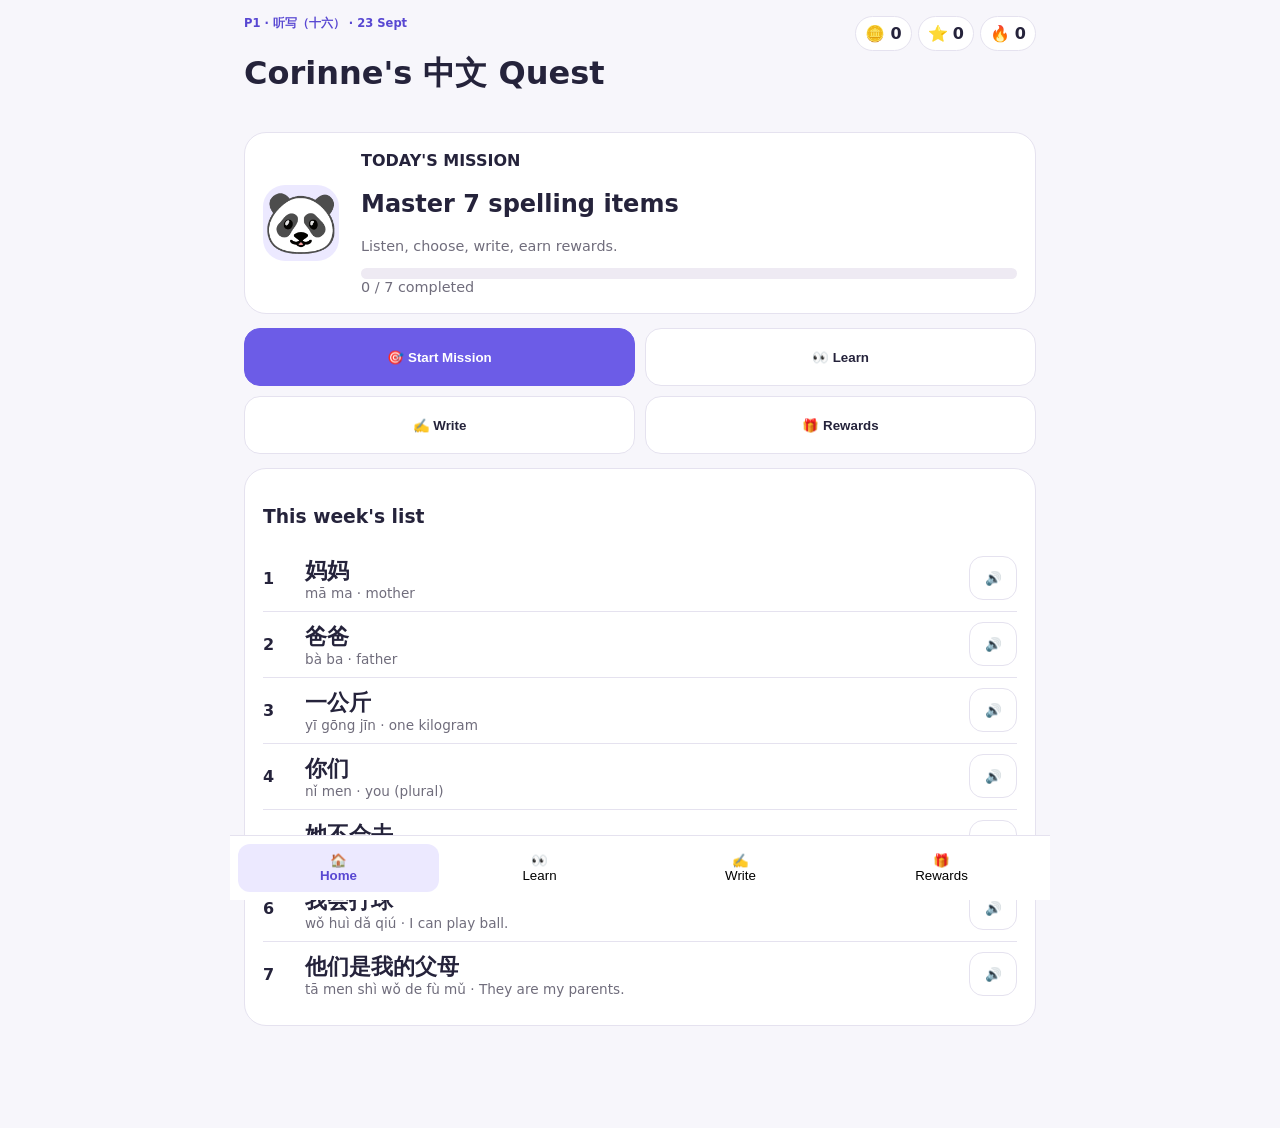
==== index.html @ 826bb7da "Add working V0 PWA" ====
<!doctype html>
<html lang="en">
<head>
<meta charset="utf-8">
<meta name="viewport" content="width=device-width,initial-scale=1,viewport-fit=cover">
<meta name="theme-color" content="#6c5ce7">
<link rel="manifest" href="./manifest.webmanifest">
<title>Corinne's 中文 Quest</title>
<style>
:root{font-family:system-ui,-apple-system,"Segoe UI","Noto Sans SC","Microsoft YaHei",sans-serif;color:#25233b;background:#f7f6fb;--a:#6c5ce7;--soft:#ece9ff;--line:#e5e2ef;--muted:#706d7c}
*{box-sizing:border-box}body{margin:0}.app{max-width:820px;margin:auto;padding:16px 14px 88px}.top{display:flex;justify-content:space-between;gap:12px;align-items:flex-start}.eyebrow{font-size:.72rem;font-weight:800;color:#5847d2}.stats{display:flex;gap:6px;flex-wrap:wrap}.stats span,.pill{background:#fff;border:1px solid var(--line);border-radius:999px;padding:7px 9px}.card{background:#fff;border:1px solid var(--line);border-radius:22px;padding:18px;margin:14px 0}.hero{display:grid;grid-template-columns:84px 1fr;gap:14px;align-items:center}.pet{font-size:3.8rem;background:var(--soft);border-radius:22px;width:76px;height:76px;display:grid;place-items:center}.progress{height:11px;background:#eeeaf3;border-radius:999px;overflow:hidden}.fill{height:100%;background:var(--a);width:0}.grid{display:grid;grid-template-columns:repeat(2,1fr);gap:10px}.btn{min-height:58px;border:1px solid var(--line);border-radius:16px;background:#fff;padding:12px;font-weight:800;color:inherit}.btn.primary{background:var(--a);color:#fff;border-color:var(--a)}.screen{display:none}.screen.active{display:block}.word{display:grid;grid-template-columns:32px 1fr 48px;gap:10px;align-items:center;padding:10px 0;border-top:1px solid var(--line)}.word:first-child{border-top:0}.zh{font-size:1.35rem;font-weight:900}.sub{font-size:.85rem;color:var(--muted)}.speaker{min-width:44px;min-height:44px;border:1px solid var(--line);border-radius:14px;background:#fff}.choices{display:grid;grid-template-columns:repeat(2,1fr);gap:10px}.choice{font-size:1.45rem}.feedback{min-height:30px;font-weight:800;text-align:center;margin:12px 0}.writebox{touch-action:none;width:100%;max-width:420px;aspect-ratio:1;border:2px solid var(--line);border-radius:18px;background:#fff;margin:12px auto;display:block}.nav{position:fixed;bottom:0;left:50%;transform:translateX(-50%);width:min(820px,100%);display:grid;grid-template-columns:repeat(4,1fr);background:#fff;border-top:1px solid var(--line);padding:8px}.nav button{border:0;background:transparent;min-height:48px}.nav button.active{background:var(--soft);border-radius:12px;color:#5847d2;font-weight:800}.reward{text-align:center;font-size:2.2rem}.small{color:var(--muted);font-size:.9rem}@media(max-width:520px){.grid,.choices{grid-template-columns:1fr}}
</style>
</head>
<body>
<main class="app">
<header class="top">
<div><div class="eyebrow">P1 · 听写（十六） · 23 Sept</div><h1>Corinne's 中文 Quest</h1></div>
<div class="stats"><span>🪙 <b id="coins">0</b></span><span>⭐ <b id="stars">0</b></span><span>🔥 <b id="streak">0</b></span></div>
</header>

<section id="home" class="screen active">
<div class="card hero"><div class="pet">🐼</div><div><b>TODAY'S MISSION</b><h2>Master 7 spelling items</h2><p class="small">Listen, choose, write, earn rewards.</p><div class="progress"><div id="fill" class="fill"></div></div><div id="progressText" class="small">0 / 7 completed</div></div></div>
<div class="grid">
<button class="btn primary" id="start">🎯 Start Mission</button>
<button class="btn" data-go="learn">👀 Learn</button>
<button class="btn" data-go="write">✍️ Write</button>
<button class="btn" data-go="rewards">🎁 Rewards</button>
</div>
<div class="card"><h3>This week's list</h3><div id="list"></div></div>
</section>

<section id="mission" class="screen">
<div class="card">
<div class="pill" id="step">1 / 7</div><h2 style="text-align:center">What did you hear?</h2>
<div style="text-align:center"><button id="speakMission" class="speaker" style="font-size:2rem;width:84px;height:84px">🔊</button></div>
<div id="hint" class="small" style="text-align:center;margin:8px"></div>
<div id="choices" class="choices"></div>
<div id="feedback" class="feedback"></div>
<button id="next" class="btn primary" style="width:100%" hidden>Next</button>
</div>
</section>

<section id="learn" class="screen"><div class="card"><h2>Learn</h2><div id="learnList"></div></div></section>

<section id="write" class="screen">
<div class="card"><h2>Write</h2>
<select id="writeSelect" class="btn" style="width:100%"></select>
<div style="text-align:center;margin:12px"><div id="writeTarget" class="zh"></div><div id="writePinyin" class="sub"></div><button id="speakWrite" class="speaker">🔊</button></div>
<canvas id="canvas" class="writebox" width="700" height="700"></canvas>
<div class="grid"><button id="clear" class="btn">Clear</button><button id="doneWrite" class="btn primary">I wrote it ✓</button></div>
<p class="small">V0 uses freehand practice. Correct stroke-order checking is the next upgrade.</p>
</div>
</section>

<section id="rewards" class="screen"><div class="card" style="text-align:center"><div class="reward">🐼 🎁</div><h2>BaoBao's Treasure Shelf</h2><p>Coins: <b id="rCoins">0</b> · Stars: <b id="rStars">0</b></p><div id="badges" class="reward"></div></div></section>

<nav class="nav">
<button data-nav="home" class="active">🏠<br>Home</button>
<button data-nav="learn">👀<br>Learn</button>
<button data-nav="write">✍️<br>Write</button>
<button data-nav="rewards">🎁<br>Rewards</button>
</nav>
</main>

<script>
const items=[
{id:"mama",target:"妈妈",pinyin:"mā ma",meaning:"mother"},
{id:"baba",target:"爸爸",pinyin:"bà ba",meaning:"father"},
{id:"kg",target:"一公斤",pinyin:"yī gōng jīn",meaning:"one kilogram"},
{id:"nimen",target:"你们",pinyin:"nǐ men",meaning:"you (plural)"},
{id:"taqu",target:"她不会去",pinyin:"tā bù huì qù",meaning:"She will not go."},
{id:"daqiu",target:"我会打球",pinyin:"wǒ huì dǎ qiú",meaning:"I can play ball."},
{id:"fumu",target:"他们是我的父母",pinyin:"tā men shì wǒ de fù mǔ",meaning:"They are my parents."}
];
const key="corinne-zh-v0";let state=JSON.parse(localStorage.getItem(key)||'{"coins":0,"stars":0,"streak":0,"done":[],"badges":[]}');let mission=null;
const $=x=>document.getElementById(x);const save=()=>{localStorage.setItem(key,JSON.stringify(state));renderStats()};
function speak(t){if(!speechSynthesis)return alert("Speech not available");speechSynthesis.cancel();const u=new SpeechSynthesisUtterance(t);u.lang="zh-CN";u.rate=.75;speechSynthesis.speak(u)}
function show(n){document.querySelectorAll(".screen").forEach(x=>x.classList.remove("active"));$(n).classList.add("active");document.querySelectorAll("[data-nav]").forEach(b=>b.classList.toggle("active",b.dataset.nav===n))}
function renderStats(){coins.textContent=state.coins;stars.textContent=state.stars;streak.textContent=state.streak;rCoins.textContent=state.coins;rStars.textContent=state.stars;fill.style.width=(state.done.length/items.length*100)+"%";progressText.textContent=state.done.length+" / 7 completed";badges.textContent=state.badges.join(" ")}
function renderLists(){list.innerHTML=learnList.innerHTML="";writeSelect.innerHTML="";items.forEach((x,i)=>{const row=document.createElement("div");row.className="word";row.innerHTML="<b>"+(i+1)+"</b><div><div class='zh'>"+x.target+"</div><div class='sub'>"+x.pinyin+" · "+x.meaning+"</div></div><button class='speaker'>🔊</button>";row.querySelector("button").onclick=()=>speak(x.target);list.append(row);learnList.append(row.cloneNode(true));learnList.lastChild.querySelector("button").onclick=()=>speak(x.target);const o=document.createElement("option");o.value=i;o.textContent=(i+1)+". "+x.target;writeSelect.append(o)});updateWrite()}
const shuffle=a=>[...a].sort(()=>Math.random()-.5);
function startMission(){mission={order:shuffle(items.map((_,i)=>i)),step:0,tries:0};state.done=[];save();show("mission");question()}
function question(){const x=items[mission.order[mission.step]];step.textContent=(mission.step+1)+" / 7";feedback.textContent="";next.hidden=true;hint.textContent=x.pinyin;choices.innerHTML="";shuffle([x,...shuffle(items.filter(y=>y.id!==x.id)).slice(0,3)]).forEach(o=>{const b=document.createElement("button");b.className="btn choice";b.textContent=o.target;b.onclick=()=>answer(b,o.id===x.id,x);choices.append(b)});setTimeout(()=>speak(x.target),200)}
function answer(b,ok,x){mission.tries++;if(ok){b.style.background="#e9f8ef";state.coins+=mission.tries===1?3:1;if(mission.tries===1)state.stars++;if(!state.done.includes(x.id))state.done.push(x.id);feedback.textContent="Correct!";next.hidden=false;save()}else{b.disabled=true;b.style.background="#fff0f3";feedback.textContent="Try again";speak(x.target)}}
next.onclick=()=>{if(mission.step<6){mission.step++;mission.tries=0;question()}else{state.coins+=10;state.stars+=5;state.streak++;state.badges.push(["🐼","🏮","🌟","🎋","🏆"][Math.floor(Math.random()*5)]);save();show("rewards")}};
start.onclick=startMission;speakMission.onclick=()=>speak(items[mission.order[mission.step]].target);
document.querySelectorAll("[data-go]").forEach(b=>b.onclick=()=>show(b.dataset.go));document.querySelectorAll("[data-nav]").forEach(b=>b.onclick=()=>show(b.dataset.nav));
function updateWrite(){const x=items[+writeSelect.value||0];writeTarget.textContent=x.target;writePinyin.textContent=x.pinyin+" · "+x.meaning;clearCanvas();const ctx=canvas.getContext("2d");ctx.globalAlpha=.11;ctx.font="180px 'Noto Sans SC','Microsoft YaHei',sans-serif";ctx.textAlign="center";ctx.textBaseline="middle";ctx.fillText(x.target,350,350);ctx.globalAlpha=1}
writeSelect.onchange=updateWrite;speakWrite.onclick=()=>speak(items[+writeSelect.value||0].target);
let drawing=false,ctx=canvas.getContext("2d");function pos(e){const r=canvas.getBoundingClientRect();return{x:(e.clientX-r.left)*700/r.width,y:(e.clientY-r.top)*700/r.height}}
canvas.onpointerdown=e=>{drawing=true;canvas.setPointerCapture(e.pointerId);let p=pos(e);ctx.beginPath();ctx.moveTo(p.x,p.y)};canvas.onpointermove=e=>{if(!drawing)return;let p=pos(e);ctx.lineWidth=24;ctx.lineCap="round";ctx.strokeStyle="#22223b";ctx.lineTo(p.x,p.y);ctx.stroke()};canvas.onpointerup=()=>drawing=false;
function clearCanvas(){ctx.clearRect(0,0,700,700)}clear.onclick=updateWrite;doneWrite.onclick=()=>{state.coins++;save();feedback.textContent="Writing practice saved"};
renderLists();renderStats();if("serviceWorker" in navigator)window.addEventListener("load",()=>navigator.serviceWorker.register("./sw.js").catch(()=>{}));
</script>
</body>
</html>
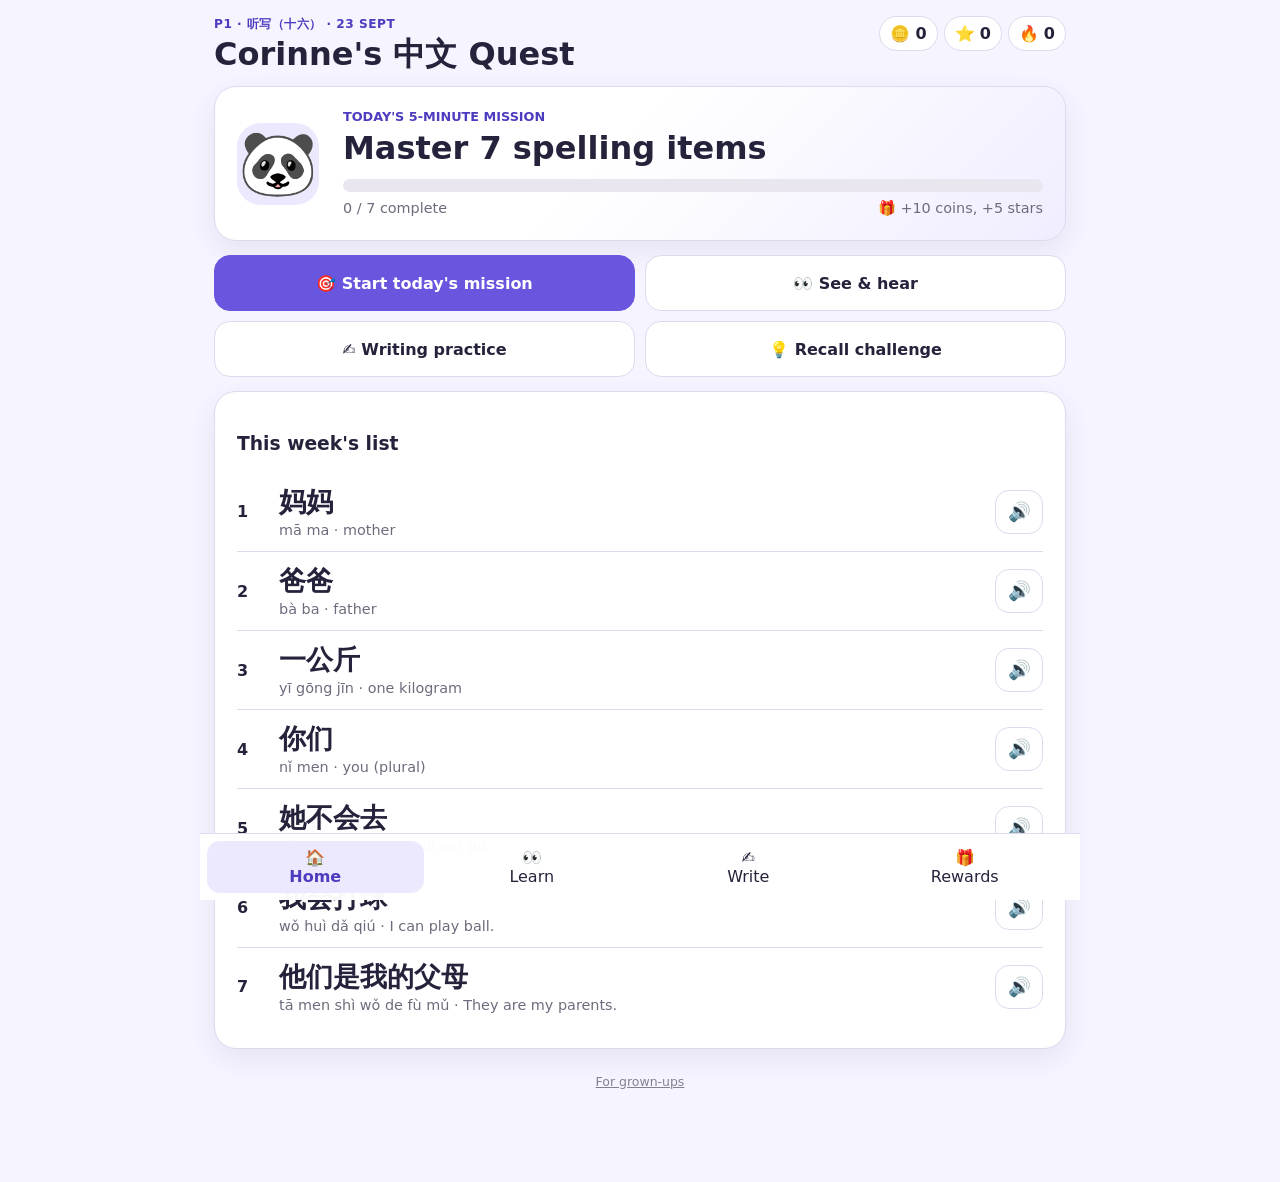
==== commit 872a981a: "Implement V0.1 learning and writing flow" ====
--- a/index.html
+++ b/index.html
@@ -1,96 +1,110 @@
 <!doctype html>
 <html lang="en">
 <head>
-<meta charset="utf-8">
-<meta name="viewport" content="width=device-width,initial-scale=1,viewport-fit=cover">
-<meta name="theme-color" content="#6c5ce7">
-<link rel="manifest" href="./manifest.webmanifest">
-<title>Corinne's 中文 Quest</title>
-<style>
-:root{font-family:system-ui,-apple-system,"Segoe UI","Noto Sans SC","Microsoft YaHei",sans-serif;color:#25233b;background:#f7f6fb;--a:#6c5ce7;--soft:#ece9ff;--line:#e5e2ef;--muted:#706d7c}
-*{box-sizing:border-box}body{margin:0}.app{max-width:820px;margin:auto;padding:16px 14px 88px}.top{display:flex;justify-content:space-between;gap:12px;align-items:flex-start}.eyebrow{font-size:.72rem;font-weight:800;color:#5847d2}.stats{display:flex;gap:6px;flex-wrap:wrap}.stats span,.pill{background:#fff;border:1px solid var(--line);border-radius:999px;padding:7px 9px}.card{background:#fff;border:1px solid var(--line);border-radius:22px;padding:18px;margin:14px 0}.hero{display:grid;grid-template-columns:84px 1fr;gap:14px;align-items:center}.pet{font-size:3.8rem;background:var(--soft);border-radius:22px;width:76px;height:76px;display:grid;place-items:center}.progress{height:11px;background:#eeeaf3;border-radius:999px;overflow:hidden}.fill{height:100%;background:var(--a);width:0}.grid{display:grid;grid-template-columns:repeat(2,1fr);gap:10px}.btn{min-height:58px;border:1px solid var(--line);border-radius:16px;background:#fff;padding:12px;font-weight:800;color:inherit}.btn.primary{background:var(--a);color:#fff;border-color:var(--a)}.screen{display:none}.screen.active{display:block}.word{display:grid;grid-template-columns:32px 1fr 48px;gap:10px;align-items:center;padding:10px 0;border-top:1px solid var(--line)}.word:first-child{border-top:0}.zh{font-size:1.35rem;font-weight:900}.sub{font-size:.85rem;color:var(--muted)}.speaker{min-width:44px;min-height:44px;border:1px solid var(--line);border-radius:14px;background:#fff}.choices{display:grid;grid-template-columns:repeat(2,1fr);gap:10px}.choice{font-size:1.45rem}.feedback{min-height:30px;font-weight:800;text-align:center;margin:12px 0}.writebox{touch-action:none;width:100%;max-width:420px;aspect-ratio:1;border:2px solid var(--line);border-radius:18px;background:#fff;margin:12px auto;display:block}.nav{position:fixed;bottom:0;left:50%;transform:translateX(-50%);width:min(820px,100%);display:grid;grid-template-columns:repeat(4,1fr);background:#fff;border-top:1px solid var(--line);padding:8px}.nav button{border:0;background:transparent;min-height:48px}.nav button.active{background:var(--soft);border-radius:12px;color:#5847d2;font-weight:800}.reward{text-align:center;font-size:2.2rem}.small{color:var(--muted);font-size:.9rem}@media(max-width:520px){.grid,.choices{grid-template-columns:1fr}}
-</style>
+  <meta charset="utf-8">
+  <meta name="viewport" content="width=device-width,initial-scale=1,viewport-fit=cover">
+  <meta name="theme-color" content="#6956df">
+  <meta name="description" content="Five-minute Chinese spelling practice for Corinne.">
+  <link rel="manifest" href="./manifest.webmanifest">
+  <link rel="icon" href="./icons/icon-192.png">
+  <link rel="apple-touch-icon" href="./icons/icon-192.png">
+  <link rel="stylesheet" href="./styles.css">
+  <title>Corinne's 中文 Quest</title>
 </head>
 <body>
 <main class="app">
-<header class="top">
-<div><div class="eyebrow">P1 · 听写（十六） · 23 Sept</div><h1>Corinne's 中文 Quest</h1></div>
-<div class="stats"><span>🪙 <b id="coins">0</b></span><span>⭐ <b id="stars">0</b></span><span>🔥 <b id="streak">0</b></span></div>
-</header>
+  <header class="top">
+    <div><div class="eyebrow">P1 · 听写（十六） · 23 SEPT</div><h1>Corinne's 中文 Quest</h1></div>
+    <div class="stats" aria-label="Current rewards">
+      <span class="stat">🪙 <b id="coins">0</b></span>
+      <span class="stat">⭐ <b id="stars">0</b></span>
+      <span class="stat">🔥 <b id="streak">0</b></span>
+    </div>
+  </header>
 
-<section id="home" class="screen active">
-<div class="card hero"><div class="pet">🐼</div><div><b>TODAY'S MISSION</b><h2>Master 7 spelling items</h2><p class="small">Listen, choose, write, earn rewards.</p><div class="progress"><div id="fill" class="fill"></div></div><div id="progressText" class="small">0 / 7 completed</div></div></div>
-<div class="grid">
-<button class="btn primary" id="start">🎯 Start Mission</button>
-<button class="btn" data-go="learn">👀 Learn</button>
-<button class="btn" data-go="write">✍️ Write</button>
-<button class="btn" data-go="rewards">🎁 Rewards</button>
-</div>
-<div class="card"><h3>This week's list</h3><div id="list"></div></div>
-</section>
+  <section id="home" class="screen active">
+    <div class="card hero">
+      <div class="pet" aria-label="BaoBao the panda">🐼</div>
+      <div>
+        <div class="mission-label">TODAY'S 5-MINUTE MISSION</div>
+        <h2>Master 7 spelling items</h2>
+        <div class="progress"><div id="fill" class="fill"></div></div>
+        <div class="progress-row"><span id="progressText" class="sub">0 / 7 complete</span><span id="rewardStatus" class="sub">🎁 +10 coins, +5 stars</span></div>
+      </div>
+    </div>
+    <div class="grid">
+      <button class="btn primary" id="startMission">🎯 Start today's mission</button>
+      <button class="btn" data-go="learn">👀 See &amp; hear</button>
+      <button class="btn" data-go="write">✍️ Writing practice</button>
+      <button class="btn" data-go="recall">💡 Recall challenge</button>
+    </div>
+    <div class="card"><h3>This week's list</h3><div id="homeList"></div></div>
+    <button id="openParent" class="parent-link">For grown-ups</button>
+  </section>
 
-<section id="mission" class="screen">
-<div class="card">
-<div class="pill" id="step">1 / 7</div><h2 style="text-align:center">What did you hear?</h2>
-<div style="text-align:center"><button id="speakMission" class="speaker" style="font-size:2rem;width:84px;height:84px">🔊</button></div>
-<div id="hint" class="small" style="text-align:center;margin:8px"></div>
-<div id="choices" class="choices"></div>
-<div id="feedback" class="feedback"></div>
-<button id="next" class="btn primary" style="width:100%" hidden>Next</button>
-</div>
-</section>
+  <section id="mission" class="screen">
+    <div class="card">
+      <div class="pill" id="missionStep">1 / 7</div>
+      <div class="prompt"><h2>What did you hear?</h2><button id="speakMission" class="speaker" style="font-size:2rem;width:82px;height:82px" aria-label="Play Mandarin">🔊</button><div id="missionHint" class="sub"></div></div>
+      <div id="missionChoices" class="choices"></div>
+      <div id="missionFeedback" class="feedback" aria-live="polite"></div>
+      <button id="missionNext" class="btn primary hidden" style="width:100%">Next</button>
+    </div>
+  </section>
 
-<section id="learn" class="screen"><div class="card"><h2>Learn</h2><div id="learnList"></div></div></section>
+  <section id="learn" class="screen"><div class="card"><div class="section-head"><h2>See &amp; hear</h2><span>👀 🔊</span></div><p class="sub">Look at each spelling item, then tap the speaker.</p><div id="learnList"></div></div></section>
 
-<section id="write" class="screen">
-<div class="card"><h2>Write</h2>
-<select id="writeSelect" class="btn" style="width:100%"></select>
-<div style="text-align:center;margin:12px"><div id="writeTarget" class="zh"></div><div id="writePinyin" class="sub"></div><button id="speakWrite" class="speaker">🔊</button></div>
-<canvas id="canvas" class="writebox" width="700" height="700"></canvas>
-<div class="grid"><button id="clear" class="btn">Clear</button><button id="doneWrite" class="btn primary">I wrote it ✓</button></div>
-<p class="small">V0 uses freehand practice. Correct stroke-order checking is the next upgrade.</p>
-</div>
-</section>
+  <section id="write" class="screen">
+    <div class="card">
+      <div class="section-head"><h2>Writing practice</h2><span>✍️</span></div>
+      <p class="sub">Choose an item, then write each character in stroke order.</p>
+      <select id="writeSelect" class="item-picker" aria-label="Choose a spelling item"></select>
+      <div id="characterTabs" class="character-tabs" aria-label="Characters in this item"></div>
+      <div class="prompt"><div id="writeItem" class="zh"></div><div id="writeDetail" class="sub"></div></div>
+      <div class="writing-stage"><div id="characterTarget" aria-label="Chinese character writing area"></div></div>
+      <p id="writingFeedback" class="feedback" aria-live="polite">Tap “Start writing”, then follow the stroke order.</p>
+      <div class="writing-controls">
+        <button id="animateCharacter" class="btn">▶ Show strokes</button>
+        <button id="startWriting" class="btn primary">✍️ Start writing</button>
+      </div>
+      <p class="write-help">After 3 misses, BaoBao will show the next stroke.</p>
+    </div>
+  </section>
 
-<section id="rewards" class="screen"><div class="card" style="text-align:center"><div class="reward">🐼 🎁</div><h2>BaoBao's Treasure Shelf</h2><p>Coins: <b id="rCoins">0</b> · Stars: <b id="rStars">0</b></p><div id="badges" class="reward"></div></div></section>
+  <section id="recall" class="screen">
+    <div class="card">
+      <div class="section-head"><h2>Recall challenge</h2><span>💡</span></div>
+      <div id="recallPrompt" class="prompt"></div>
+      <div id="recallChoices" class="choices"></div>
+      <div id="recallFeedback" class="feedback" aria-live="polite"></div>
+      <button id="recallNext" class="btn primary hidden" style="width:100%">Next</button>
+    </div>
+  </section>
 
-<nav class="nav">
-<button data-nav="home" class="active">🏠<br>Home</button>
-<button data-nav="learn">👀<br>Learn</button>
-<button data-nav="write">✍️<br>Write</button>
-<button data-nav="rewards">🎁<br>Rewards</button>
-</nav>
+  <section id="rewards" class="screen">
+    <div class="card" style="text-align:center"><div class="reward">🐼 🎁</div><h2>BaoBao's Treasure Shelf</h2><p>Coins: <b id="rewardCoins">0</b> · Stars: <b id="rewardStars">0</b></p><div id="badges" class="badge-shelf"></div><button class="btn primary" data-go="home">Back home</button></div>
+  </section>
+
+  <section id="parent" class="screen">
+    <div class="card">
+      <div class="section-head"><h2>Parent view</h2><button class="btn small-btn" data-go="home">Close</button></div>
+      <p class="sub">Progress is stored only on this device.</p>
+      <div id="parentMetrics" class="metrics"></div>
+      <h3>Items to practise</h3><p id="weakItems">No weak items yet.</p>
+      <h3>Mastery by spelling item</h3><div id="masteryList"></div>
+    </div>
+  </section>
+
+  <nav class="nav" aria-label="Main navigation">
+    <button data-nav="home" class="active">🏠<br>Home</button>
+    <button data-nav="learn">👀<br>Learn</button>
+    <button data-nav="write">✍️<br>Write</button>
+    <button data-nav="rewards">🎁<br>Rewards</button>
+  </nav>
 </main>
-
-<script>
-const items=[
-{id:"mama",target:"妈妈",pinyin:"mā ma",meaning:"mother"},
-{id:"baba",target:"爸爸",pinyin:"bà ba",meaning:"father"},
-{id:"kg",target:"一公斤",pinyin:"yī gōng jīn",meaning:"one kilogram"},
-{id:"nimen",target:"你们",pinyin:"nǐ men",meaning:"you (plural)"},
-{id:"taqu",target:"她不会去",pinyin:"tā bù huì qù",meaning:"She will not go."},
-{id:"daqiu",target:"我会打球",pinyin:"wǒ huì dǎ qiú",meaning:"I can play ball."},
-{id:"fumu",target:"他们是我的父母",pinyin:"tā men shì wǒ de fù mǔ",meaning:"They are my parents."}
-];
-const key="corinne-zh-v0";let state=JSON.parse(localStorage.getItem(key)||'{"coins":0,"stars":0,"streak":0,"done":[],"badges":[]}');let mission=null;
-const $=x=>document.getElementById(x);const save=()=>{localStorage.setItem(key,JSON.stringify(state));renderStats()};
-function speak(t){if(!speechSynthesis)return alert("Speech not available");speechSynthesis.cancel();const u=new SpeechSynthesisUtterance(t);u.lang="zh-CN";u.rate=.75;speechSynthesis.speak(u)}
-function show(n){document.querySelectorAll(".screen").forEach(x=>x.classList.remove("active"));$(n).classList.add("active");document.querySelectorAll("[data-nav]").forEach(b=>b.classList.toggle("active",b.dataset.nav===n))}
-function renderStats(){coins.textContent=state.coins;stars.textContent=state.stars;streak.textContent=state.streak;rCoins.textContent=state.coins;rStars.textContent=state.stars;fill.style.width=(state.done.length/items.length*100)+"%";progressText.textContent=state.done.length+" / 7 completed";badges.textContent=state.badges.join(" ")}
-function renderLists(){list.innerHTML=learnList.innerHTML="";writeSelect.innerHTML="";items.forEach((x,i)=>{const row=document.createElement("div");row.className="word";row.innerHTML="<b>"+(i+1)+"</b><div><div class='zh'>"+x.target+"</div><div class='sub'>"+x.pinyin+" · "+x.meaning+"</div></div><button class='speaker'>🔊</button>";row.querySelector("button").onclick=()=>speak(x.target);list.append(row);learnList.append(row.cloneNode(true));learnList.lastChild.querySelector("button").onclick=()=>speak(x.target);const o=document.createElement("option");o.value=i;o.textContent=(i+1)+". "+x.target;writeSelect.append(o)});updateWrite()}
-const shuffle=a=>[...a].sort(()=>Math.random()-.5);
-function startMission(){mission={order:shuffle(items.map((_,i)=>i)),step:0,tries:0};state.done=[];save();show("mission");question()}
-function question(){const x=items[mission.order[mission.step]];step.textContent=(mission.step+1)+" / 7";feedback.textContent="";next.hidden=true;hint.textContent=x.pinyin;choices.innerHTML="";shuffle([x,...shuffle(items.filter(y=>y.id!==x.id)).slice(0,3)]).forEach(o=>{const b=document.createElement("button");b.className="btn choice";b.textContent=o.target;b.onclick=()=>answer(b,o.id===x.id,x);choices.append(b)});setTimeout(()=>speak(x.target),200)}
-function answer(b,ok,x){mission.tries++;if(ok){b.style.background="#e9f8ef";state.coins+=mission.tries===1?3:1;if(mission.tries===1)state.stars++;if(!state.done.includes(x.id))state.done.push(x.id);feedback.textContent="Correct!";next.hidden=false;save()}else{b.disabled=true;b.style.background="#fff0f3";feedback.textContent="Try again";speak(x.target)}}
-next.onclick=()=>{if(mission.step<6){mission.step++;mission.tries=0;question()}else{state.coins+=10;state.stars+=5;state.streak++;state.badges.push(["🐼","🏮","🌟","🎋","🏆"][Math.floor(Math.random()*5)]);save();show("rewards")}};
-start.onclick=startMission;speakMission.onclick=()=>speak(items[mission.order[mission.step]].target);
-document.querySelectorAll("[data-go]").forEach(b=>b.onclick=()=>show(b.dataset.go));document.querySelectorAll("[data-nav]").forEach(b=>b.onclick=()=>show(b.dataset.nav));
-function updateWrite(){const x=items[+writeSelect.value||0];writeTarget.textContent=x.target;writePinyin.textContent=x.pinyin+" · "+x.meaning;clearCanvas();const ctx=canvas.getContext("2d");ctx.globalAlpha=.11;ctx.font="180px 'Noto Sans SC','Microsoft YaHei',sans-serif";ctx.textAlign="center";ctx.textBaseline="middle";ctx.fillText(x.target,350,350);ctx.globalAlpha=1}
-writeSelect.onchange=updateWrite;speakWrite.onclick=()=>speak(items[+writeSelect.value||0].target);
-let drawing=false,ctx=canvas.getContext("2d");function pos(e){const r=canvas.getBoundingClientRect();return{x:(e.clientX-r.left)*700/r.width,y:(e.clientY-r.top)*700/r.height}}
-canvas.onpointerdown=e=>{drawing=true;canvas.setPointerCapture(e.pointerId);let p=pos(e);ctx.beginPath();ctx.moveTo(p.x,p.y)};canvas.onpointermove=e=>{if(!drawing)return;let p=pos(e);ctx.lineWidth=24;ctx.lineCap="round";ctx.strokeStyle="#22223b";ctx.lineTo(p.x,p.y);ctx.stroke()};canvas.onpointerup=()=>drawing=false;
-function clearCanvas(){ctx.clearRect(0,0,700,700)}clear.onclick=updateWrite;doneWrite.onclick=()=>{state.coins++;save();feedback.textContent="Writing practice saved"};
-renderLists();renderStats();if("serviceWorker" in navigator)window.addEventListener("load",()=>navigator.serviceWorker.register("./sw.js").catch(()=>{}));
-</script>
+<script src="./curriculum.js"></script>
+<script src="./progress.js"></script>
+<script src="./vendor/hanzi-writer.min.js"></script>
+<script src="./app.js"></script>
 </body>
-</html>+</html>
--- a/styles.css
+++ b/styles.css
@@ -0,0 +1,91 @@
+:root {
+  color: #25233b;
+  background: #f6f4ff;
+  font-family: system-ui, -apple-system, "Segoe UI", "Noto Sans SC", "Microsoft YaHei", sans-serif;
+  --purple: #6956df;
+  --purple-dark: #4c3cc0;
+  --soft: #ece9ff;
+  --line: #ded9ef;
+  --muted: #6f6b7d;
+  --green: #218c5a;
+  --red: #c33c55;
+  --shadow: 0 10px 28px rgba(65, 52, 135, 0.09);
+}
+
+* { box-sizing: border-box; }
+body { margin: 0; min-width: 300px; }
+button, select { font: inherit; }
+button { cursor: pointer; touch-action: manipulation; }
+button:disabled { cursor: default; opacity: 0.72; }
+.app { max-width: 880px; margin: auto; padding: 16px 14px 92px; }
+.top { display: flex; justify-content: space-between; gap: 14px; align-items: flex-start; }
+.top h1 { font-size: clamp(1.45rem, 5vw, 2rem); margin: 4px 0 0; line-height: 1.1; }
+.eyebrow { color: var(--purple-dark); font-size: .76rem; font-weight: 900; letter-spacing: .04em; }
+.stats { display: flex; gap: 6px; flex-wrap: wrap; justify-content: flex-end; }
+.stat, .pill { background: #fff; border: 1px solid var(--line); border-radius: 999px; padding: 7px 10px; white-space: nowrap; }
+.card { background: #fff; border: 1px solid var(--line); border-radius: 22px; padding: 18px; margin: 14px 0; box-shadow: var(--shadow); }
+.hero { display: grid; grid-template-columns: 90px 1fr; gap: 16px; align-items: center; background: linear-gradient(135deg, #fff 45%, #f0edff); }
+.pet { display: grid; place-items: center; width: 82px; height: 82px; border-radius: 24px; background: var(--soft); font-size: 4rem; }
+.hero h2 { margin: 5px 0; font-size: clamp(1.35rem, 5vw, 2rem); }
+.mission-label { color: var(--purple-dark); font-weight: 900; font-size: .8rem; }
+.progress { height: 13px; background: #e9e6ef; border-radius: 999px; overflow: hidden; margin-top: 12px; }
+.fill { height: 100%; width: 0; background: linear-gradient(90deg, var(--purple), #9f88ff); transition: width .25s ease; }
+.progress-row { display: flex; justify-content: space-between; gap: 8px; margin-top: 6px; }
+.reward-ready { color: var(--green); font-weight: 900; }
+.grid { display: grid; grid-template-columns: repeat(2, minmax(0, 1fr)); gap: 10px; }
+.btn { min-height: 56px; border: 1px solid var(--line); border-radius: 16px; background: #fff; padding: 11px 14px; color: inherit; font-weight: 850; }
+.btn:hover { border-color: #aaa0df; }
+.btn.primary { color: #fff; background: var(--purple); border-color: var(--purple); }
+.btn.primary:hover { background: var(--purple-dark); }
+.btn.small-btn { min-height: 44px; padding: 8px 12px; }
+.screen { display: none; }
+.screen.active { display: block; }
+.word { display: grid; grid-template-columns: 32px minmax(0, 1fr) 48px; gap: 10px; align-items: center; padding: 11px 0; border-top: 1px solid var(--line); }
+.word:first-child { border-top: 0; }
+.zh { font-size: clamp(1.3rem, 5vw, 1.7rem); font-weight: 900; overflow-wrap: anywhere; }
+.sub { color: var(--muted); font-size: .9rem; line-height: 1.4; }
+.speaker { min-width: 44px; min-height: 44px; border: 1px solid var(--line); border-radius: 14px; background: #fff; font-size: 1.15rem; }
+.prompt { text-align: center; margin: 14px 0; }
+.prompt-main { font-size: clamp(1.15rem, 5vw, 1.6rem); font-weight: 900; margin: 7px; }
+.choices { display: grid; grid-template-columns: repeat(2, minmax(0, 1fr)); gap: 10px; }
+.choice { min-height: 68px; font-size: clamp(1.15rem, 5vw, 1.5rem); overflow-wrap: anywhere; }
+.choice.correct { background: #e7f8ee; border-color: #84caa5; }
+.choice.wrong { background: #fff0f3; border-color: #e4a2af; }
+.feedback { min-height: 32px; margin: 12px 0; color: var(--purple-dark); font-weight: 900; text-align: center; }
+.feedback.good { color: var(--green); }
+.feedback.bad { color: var(--red); }
+.section-head { display: flex; justify-content: space-between; gap: 12px; align-items: center; }
+.section-head h2 { margin: 0; }
+.item-picker { width: 100%; min-height: 50px; border: 1px solid var(--line); border-radius: 14px; padding: 8px 12px; background: #fff; font-weight: 800; }
+.character-tabs { display: flex; gap: 8px; flex-wrap: wrap; justify-content: center; margin: 14px 0; }
+.char-tab { width: 46px; height: 46px; border: 1px solid var(--line); border-radius: 13px; background: #fff; font-size: 1.45rem; font-weight: 900; }
+.char-tab.active { color: #fff; background: var(--purple); border-color: var(--purple); }
+.char-tab.done { border-color: #75bd97; background: #e7f8ee; color: #176e45; }
+.writing-stage { position: relative; width: min(82vw, 360px); aspect-ratio: 1; margin: 12px auto; overflow: hidden; border: 3px solid #d7cfee; border-radius: 18px; background-color: #fff; background-image: linear-gradient(to right, transparent calc(50% - 1px), #eadff1 calc(50% - 1px), #eadff1 calc(50% + 1px), transparent calc(50% + 1px)), linear-gradient(to bottom, transparent calc(50% - 1px), #eadff1 calc(50% - 1px), #eadff1 calc(50% + 1px), transparent calc(50% + 1px)), linear-gradient(45deg, transparent calc(50% - .7px), #f0e8f4 calc(50% - .7px), #f0e8f4 calc(50% + .7px), transparent calc(50% + .7px)), linear-gradient(-45deg, transparent calc(50% - .7px), #f0e8f4 calc(50% - .7px), #f0e8f4 calc(50% + .7px), transparent calc(50% + .7px)); touch-action: none; }
+#characterTarget { width: 100%; height: 100%; }
+.writing-controls { display: grid; grid-template-columns: repeat(2, minmax(0, 1fr)); gap: 10px; }
+.write-help { text-align: center; margin: 7px 0; color: var(--muted); }
+.reward { text-align: center; font-size: 2.2rem; }
+.badge-shelf { min-height: 52px; font-size: 2rem; letter-spacing: .15em; }
+.mastery-row { display: grid; grid-template-columns: minmax(100px, 1fr) 2fr 48px; align-items: center; gap: 10px; margin: 10px 0; }
+.mastery-track { height: 10px; border-radius: 999px; background: #ece9f1; overflow: hidden; }
+.mastery-fill { height: 100%; background: var(--green); }
+.metrics { display: grid; grid-template-columns: repeat(2, 1fr); gap: 10px; }
+.metric { background: #f8f7fc; border-radius: 15px; padding: 12px; }
+.metric b { display: block; font-size: 1.35rem; }
+.parent-link { display: block; margin: 24px auto 0; border: 0; background: transparent; color: #85808e; font-size: .78rem; text-decoration: underline; }
+.nav { position: fixed; z-index: 5; left: 50%; bottom: 0; transform: translateX(-50%); display: grid; grid-template-columns: repeat(4, 1fr); width: min(880px, 100%); padding: 7px max(7px, env(safe-area-inset-right)) max(7px, env(safe-area-inset-bottom)) max(7px, env(safe-area-inset-left)); border-top: 1px solid var(--line); background: rgba(255,255,255,.97); }
+.nav button { min-height: 52px; border: 0; border-radius: 13px; background: transparent; color: inherit; }
+.nav button.active { color: var(--purple-dark); background: var(--soft); font-weight: 900; }
+.hidden { display: none !important; }
+@media (max-width: 540px) {
+  .app { padding-top: 12px; }
+  .top { display: block; }
+  .stats { justify-content: flex-start; margin-top: 12px; }
+  .hero { grid-template-columns: 66px 1fr; gap: 12px; padding: 15px; }
+  .pet { width: 62px; height: 62px; border-radius: 18px; font-size: 3rem; }
+  .grid, .choices { grid-template-columns: 1fr; }
+  .choice { min-height: 58px; }
+}
+@media (min-width: 700px) { .card { padding: 22px; } .metrics { grid-template-columns: repeat(4, 1fr); } }
+@media (prefers-reduced-motion: reduce) { *, *::before, *::after { scroll-behavior: auto !important; transition: none !important; } }
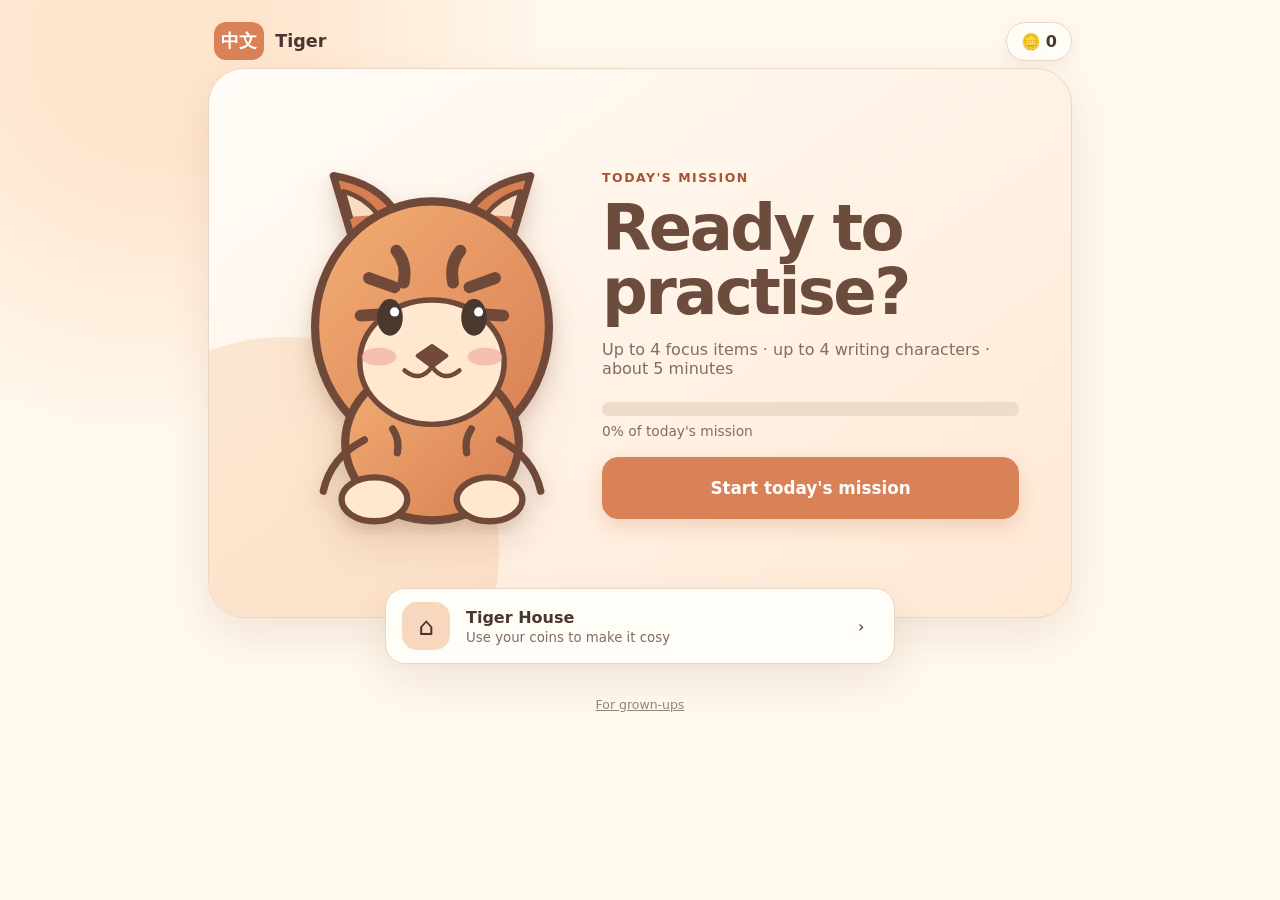
==== commit 8d738f98: "Implement guided V0.2 tiger learning flow" ====
--- a/index.html
+++ b/index.html
@@ -3,107 +3,71 @@
 <head>
   <meta charset="utf-8">
   <meta name="viewport" content="width=device-width,initial-scale=1,viewport-fit=cover">
-  <meta name="theme-color" content="#6956df">
-  <meta name="description" content="Five-minute Chinese spelling practice for Corinne.">
+  <meta name="theme-color" content="#d7855f">
+  <meta name="description" content="A five-minute guided Chinese mission for Corinne.">
   <link rel="manifest" href="./manifest.webmanifest">
   <link rel="icon" href="./icons/icon-192.png">
   <link rel="apple-touch-icon" href="./icons/icon-192.png">
   <link rel="stylesheet" href="./styles.css">
-  <title>Corinne's 中文 Quest</title>
+  <title>Corinne's 中文 Tiger</title>
 </head>
 <body>
 <main class="app">
-  <header class="top">
-    <div><div class="eyebrow">P1 · 听写（十六） · 23 SEPT</div><h1>Corinne's 中文 Quest</h1></div>
-    <div class="stats" aria-label="Current rewards">
-      <span class="stat">🪙 <b id="coins">0</b></span>
-      <span class="stat">⭐ <b id="stars">0</b></span>
-      <span class="stat">🔥 <b id="streak">0</b></span>
-    </div>
+  <header class="topbar">
+    <button class="brand" data-home aria-label="Go home"><span>中文</span> Tiger</button>
+    <div class="coin-balance" aria-label="Coin balance">🪙 <b id="coinCount">0</b></div>
   </header>
 
   <section id="home" class="screen active">
-    <div class="card hero">
-      <div class="pet" aria-label="BaoBao the panda">🐼</div>
-      <div>
-        <div class="mission-label">TODAY'S 5-MINUTE MISSION</div>
-        <h2>Master 7 spelling items</h2>
-        <div class="progress"><div id="fill" class="fill"></div></div>
-        <div class="progress-row"><span id="progressText" class="sub">0 / 7 complete</span><span id="rewardStatus" class="sub">🎁 +10 coins, +5 stars</span></div>
+    <div class="home-hero">
+      <div class="sun-shape" aria-hidden="true"></div>
+      <img src="./tiger/assets/tiger-placeholder.svg" class="tiger home-tiger" alt="A friendly orange tiger mascot">
+      <div class="home-copy">
+        <span class="eyebrow">TODAY'S MISSION</span>
+        <h1>Ready to practise?</h1>
+        <p id="missionSummary">About 5 minutes of Chinese practice</p>
+        <div class="progress" aria-label="Mission progress"><div id="homeProgress"></div></div>
+        <p id="homeProgressText" class="progress-text">0% of today's mission</p>
+        <button id="startMission" class="btn primary mission-button">Start today's mission</button>
       </div>
     </div>
-    <div class="grid">
-      <button class="btn primary" id="startMission">🎯 Start today's mission</button>
-      <button class="btn" data-go="learn">👀 See &amp; hear</button>
-      <button class="btn" data-go="write">✍️ Writing practice</button>
-      <button class="btn" data-go="recall">💡 Recall challenge</button>
-    </div>
-    <div class="card"><h3>This week's list</h3><div id="homeList"></div></div>
+    <button id="openHouse" class="house-entry"><span class="house-icon">⌂</span><span><b>Tiger House</b><small>Use your coins to make it cosy</small></span><span aria-hidden="true">›</span></button>
     <button id="openParent" class="parent-link">For grown-ups</button>
   </section>
 
   <section id="mission" class="screen">
-    <div class="card">
-      <div class="pill" id="missionStep">1 / 7</div>
-      <div class="prompt"><h2>What did you hear?</h2><button id="speakMission" class="speaker" style="font-size:2rem;width:82px;height:82px" aria-label="Play Mandarin">🔊</button><div id="missionHint" class="sub"></div></div>
-      <div id="missionChoices" class="choices"></div>
-      <div id="missionFeedback" class="feedback" aria-live="polite"></div>
-      <button id="missionNext" class="btn primary hidden" style="width:100%">Next</button>
-    </div>
+    <button class="back-link" data-home>‹ Home</button>
+    <div id="missionCard" class="card mission-card"></div>
   </section>
 
-  <section id="learn" class="screen"><div class="card"><div class="section-head"><h2>See &amp; hear</h2><span>👀 🔊</span></div><p class="sub">Look at each spelling item, then tap the speaker.</p><div id="learnList"></div></div></section>
-
-  <section id="write" class="screen">
-    <div class="card">
-      <div class="section-head"><h2>Writing practice</h2><span>✍️</span></div>
-      <p class="sub">Choose an item, then write each character in stroke order.</p>
-      <select id="writeSelect" class="item-picker" aria-label="Choose a spelling item"></select>
-      <div id="characterTabs" class="character-tabs" aria-label="Characters in this item"></div>
-      <div class="prompt"><div id="writeItem" class="zh"></div><div id="writeDetail" class="sub"></div></div>
-      <div class="writing-stage"><div id="characterTarget" aria-label="Chinese character writing area"></div></div>
-      <p id="writingFeedback" class="feedback" aria-live="polite">Tap “Start writing”, then follow the stroke order.</p>
-      <div class="writing-controls">
-        <button id="animateCharacter" class="btn">▶ Show strokes</button>
-        <button id="startWriting" class="btn primary">✍️ Start writing</button>
-      </div>
-      <p class="write-help">After 3 misses, BaoBao will show the next stroke.</p>
+  <section id="house" class="screen">
+    <div class="section-heading"><button class="back-link" data-home>‹ Home</button><h1>Tiger House</h1><span></span></div>
+    <p id="houseMessage" class="center muted" aria-live="polite">Choose cosy things for Tiger's room.</p>
+    <div class="tiger-room">
+      <div id="roomSlots" class="room-slots"></div>
+      <img src="./tiger/assets/tiger-placeholder.svg" class="tiger room-tiger" alt="Tiger in a cosy room">
     </div>
-  </section>
-
-  <section id="recall" class="screen">
-    <div class="card">
-      <div class="section-head"><h2>Recall challenge</h2><span>💡</span></div>
-      <div id="recallPrompt" class="prompt"></div>
-      <div id="recallChoices" class="choices"></div>
-      <div id="recallFeedback" class="feedback" aria-live="polite"></div>
-      <button id="recallNext" class="btn primary hidden" style="width:100%">Next</button>
-    </div>
-  </section>
-
-  <section id="rewards" class="screen">
-    <div class="card" style="text-align:center"><div class="reward">🐼 🎁</div><h2>BaoBao's Treasure Shelf</h2><p>Coins: <b id="rewardCoins">0</b> · Stars: <b id="rewardStars">0</b></p><div id="badges" class="badge-shelf"></div><button class="btn primary" data-go="home">Back home</button></div>
+    <h2 class="shop-title">Cosy shop</h2>
+    <div id="shopCatalogue" class="shop-catalogue"></div>
   </section>
 
   <section id="parent" class="screen">
+    <div class="section-heading"><button class="back-link" data-home>‹ Home</button><h1>Grown-up view</h1><span></span></div>
     <div class="card">
-      <div class="section-head"><h2>Parent view</h2><button class="btn small-btn" data-go="home">Close</button></div>
-      <p class="sub">Progress is stored only on this device.</p>
-      <div id="parentMetrics" class="metrics"></div>
-      <h3>Items to practise</h3><p id="weakItems">No weak items yet.</p>
-      <h3>Mastery by spelling item</h3><div id="masteryList"></div>
+      <p class="muted">Progress stays on this device. Existing overall question metrics are preserved when present. V0.1 item-level answer taps remain as legacy history because they cannot reconstruct per-item first-attempt results.</p>
+      <div id="parentSummary" class="metrics"></div>
+      <h2>Weak items</h2><p id="weakItems">No weak items yet.</p>
+      <h2>Spelling item mastery</h2><div id="itemMastery"></div>
+      <h2>Lesson 16 writing</h2><div id="characterMastery" class="character-mastery"></div>
     </div>
   </section>
-
-  <nav class="nav" aria-label="Main navigation">
-    <button data-nav="home" class="active">🏠<br>Home</button>
-    <button data-nav="learn">👀<br>Learn</button>
-    <button data-nav="write">✍️<br>Write</button>
-    <button data-nav="rewards">🎁<br>Rewards</button>
-  </nav>
 </main>
-<script src="./curriculum.js"></script>
+<script src="./curriculum/moe-p1-standard.js"></script>
+<script src="./curriculum/tingxie.js"></script>
+<script src="./mission.js"></script>
+<script src="./shop/tiger-house.js"></script>
 <script src="./progress.js"></script>
+<script src="./audio.js"></script>
 <script src="./vendor/hanzi-writer.min.js"></script>
 <script src="./app.js"></script>
 </body>
--- a/styles.css
+++ b/styles.css
@@ -1,91 +1,138 @@
 :root {
-  color: #25233b;
-  background: #f6f4ff;
-  font-family: system-ui, -apple-system, "Segoe UI", "Noto Sans SC", "Microsoft YaHei", sans-serif;
-  --purple: #6956df;
-  --purple-dark: #4c3cc0;
-  --soft: #ece9ff;
-  --line: #ded9ef;
-  --muted: #6f6b7d;
-  --green: #218c5a;
-  --red: #c33c55;
-  --shadow: 0 10px 28px rgba(65, 52, 135, 0.09);
+  color: #49372f;
+  background: #fff8ec;
+  font-family: Nunito, "Segoe UI", "Noto Sans SC", "Microsoft YaHei", system-ui, sans-serif;
+  --cream: #fff8ec;
+  --paper: #fffdf7;
+  --peach: #f8d7bf;
+  --orange: #d98258;
+  --orange-dark: #a95335;
+  --brown: #6c4c3d;
+  --muted: #806d63;
+  --line: #ead7c5;
+  --green: #527c5c;
+  --red: #ad4d4d;
+  --shadow: 0 16px 40px rgba(117, 75, 48, .11);
 }
 
 * { box-sizing: border-box; }
-body { margin: 0; min-width: 300px; }
-button, select { font: inherit; }
-button { cursor: pointer; touch-action: manipulation; }
-button:disabled { cursor: default; opacity: 0.72; }
-.app { max-width: 880px; margin: auto; padding: 16px 14px 92px; }
-.top { display: flex; justify-content: space-between; gap: 14px; align-items: flex-start; }
-.top h1 { font-size: clamp(1.45rem, 5vw, 2rem); margin: 4px 0 0; line-height: 1.1; }
-.eyebrow { color: var(--purple-dark); font-size: .76rem; font-weight: 900; letter-spacing: .04em; }
-.stats { display: flex; gap: 6px; flex-wrap: wrap; justify-content: flex-end; }
-.stat, .pill { background: #fff; border: 1px solid var(--line); border-radius: 999px; padding: 7px 10px; white-space: nowrap; }
-.card { background: #fff; border: 1px solid var(--line); border-radius: 22px; padding: 18px; margin: 14px 0; box-shadow: var(--shadow); }
-.hero { display: grid; grid-template-columns: 90px 1fr; gap: 16px; align-items: center; background: linear-gradient(135deg, #fff 45%, #f0edff); }
-.pet { display: grid; place-items: center; width: 82px; height: 82px; border-radius: 24px; background: var(--soft); font-size: 4rem; }
-.hero h2 { margin: 5px 0; font-size: clamp(1.35rem, 5vw, 2rem); }
-.mission-label { color: var(--purple-dark); font-weight: 900; font-size: .8rem; }
-.progress { height: 13px; background: #e9e6ef; border-radius: 999px; overflow: hidden; margin-top: 12px; }
-.fill { height: 100%; width: 0; background: linear-gradient(90deg, var(--purple), #9f88ff); transition: width .25s ease; }
-.progress-row { display: flex; justify-content: space-between; gap: 8px; margin-top: 6px; }
-.reward-ready { color: var(--green); font-weight: 900; }
-.grid { display: grid; grid-template-columns: repeat(2, minmax(0, 1fr)); gap: 10px; }
-.btn { min-height: 56px; border: 1px solid var(--line); border-radius: 16px; background: #fff; padding: 11px 14px; color: inherit; font-weight: 850; }
-.btn:hover { border-color: #aaa0df; }
-.btn.primary { color: #fff; background: var(--purple); border-color: var(--purple); }
-.btn.primary:hover { background: var(--purple-dark); }
-.btn.small-btn { min-height: 44px; padding: 8px 12px; }
+body { margin: 0; min-width: 300px; min-height: 100vh; background: radial-gradient(circle at 12% 5%, #ffe5ce 0 8%, transparent 28%), var(--cream); }
+button { font: inherit; color: inherit; cursor: pointer; touch-action: manipulation; }
+button:disabled { cursor: default; opacity: .62; }
+.app { width: min(920px, 100%); margin: auto; padding: 14px clamp(13px, 3vw, 28px) 44px; }
+.topbar { display: flex; justify-content: space-between; align-items: center; min-height: 54px; }
+.brand { border: 0; background: transparent; font-weight: 900; font-size: 1.1rem; }
+.brand span { display: inline-grid; place-items: center; background: var(--orange); color: #fff; border-radius: 12px; padding: 7px; margin-right: 5px; }
+.coin-balance { background: var(--paper); border: 1px solid var(--line); border-radius: 999px; padding: 9px 14px; box-shadow: 0 6px 18px rgba(117,75,48,.08); }
 .screen { display: none; }
 .screen.active { display: block; }
-.word { display: grid; grid-template-columns: 32px minmax(0, 1fr) 48px; gap: 10px; align-items: center; padding: 11px 0; border-top: 1px solid var(--line); }
-.word:first-child { border-top: 0; }
-.zh { font-size: clamp(1.3rem, 5vw, 1.7rem); font-weight: 900; overflow-wrap: anywhere; }
-.sub { color: var(--muted); font-size: .9rem; line-height: 1.4; }
-.speaker { min-width: 44px; min-height: 44px; border: 1px solid var(--line); border-radius: 14px; background: #fff; font-size: 1.15rem; }
-.prompt { text-align: center; margin: 14px 0; }
-.prompt-main { font-size: clamp(1.15rem, 5vw, 1.6rem); font-weight: 900; margin: 7px; }
-.choices { display: grid; grid-template-columns: repeat(2, minmax(0, 1fr)); gap: 10px; }
-.choice { min-height: 68px; font-size: clamp(1.15rem, 5vw, 1.5rem); overflow-wrap: anywhere; }
-.choice.correct { background: #e7f8ee; border-color: #84caa5; }
-.choice.wrong { background: #fff0f3; border-color: #e4a2af; }
-.feedback { min-height: 32px; margin: 12px 0; color: var(--purple-dark); font-weight: 900; text-align: center; }
+.home-hero { position: relative; min-height: 550px; display: grid; grid-template-columns: minmax(260px, .9fr) minmax(300px, 1.1fr); align-items: center; overflow: hidden; background: linear-gradient(145deg, #fffdf8, #ffe8d4); border: 1px solid var(--line); border-radius: 36px; padding: clamp(24px, 5vw, 52px); box-shadow: var(--shadow); }
+.sun-shape { position: absolute; width: 430px; height: 430px; left: -140px; bottom: -150px; background: #f6c99f; opacity: .38; border-radius: 50%; }
+.tiger { position: relative; z-index: 1; display: block; object-fit: contain; }
+.home-tiger { width: min(100%, 330px); margin: auto; filter: drop-shadow(0 18px 18px rgba(111,67,38,.15)); }
+.home-copy { position: relative; z-index: 2; }
+.eyebrow { color: var(--orange-dark); font-size: .78rem; font-weight: 900; letter-spacing: .12em; }
+h1, h2 { color: var(--brown); }
+.home-copy h1 { font-size: clamp(2.1rem, 6vw, 4rem); line-height: 1; margin: 10px 0 14px; letter-spacing: -.04em; }
+.home-copy p { color: var(--muted); }
+.progress { height: 14px; margin-top: 24px; overflow: hidden; border-radius: 999px; background: #eddccb; }
+.progress > div { width: 0; height: 100%; background: linear-gradient(90deg, #df8c61, #efa980); transition: width .25s ease; }
+.progress-text { margin: 7px 0 18px; font-size: .86rem; }
+.btn { min-height: 52px; border: 1px solid var(--line); border-radius: 16px; background: var(--paper); padding: 11px 17px; font-weight: 850; }
+.btn:hover { border-color: #d39e7e; }
+.btn.primary { border-color: var(--orange); background: var(--orange); color: #fff; box-shadow: 0 8px 20px rgba(185,91,50,.2); }
+.btn.primary:hover { background: var(--orange-dark); }
+.btn.wide { display: block; width: 100%; margin-top: 15px; }
+.btn.compact { min-height: 42px; padding: 8px 12px; font-size: .88rem; }
+.mission-button { min-height: 62px; width: 100%; font-size: 1.05rem; }
+.house-entry { width: min(510px, 92%); margin: -30px auto 0; position: relative; z-index: 3; display: grid; grid-template-columns: 52px 1fr 20px; gap: 12px; align-items: center; text-align: left; border: 1px solid var(--line); border-radius: 20px; background: var(--paper); padding: 13px 16px; box-shadow: var(--shadow); }
+.house-entry small, .shop-item span { display: block; color: var(--muted); margin-top: 3px; }
+.house-icon { display: grid; place-items: center; width: 48px; height: 48px; background: var(--peach); border-radius: 15px; font-size: 1.55rem; }
+.parent-link { display: block; margin: 32px auto 0; border: 0; background: transparent; color: #97857b; font-size: .78rem; text-decoration: underline; }
+.back-link { min-height: 44px; border: 0; background: transparent; color: var(--orange-dark); font-weight: 800; }
+.card { margin: 10px 0; border: 1px solid var(--line); border-radius: 28px; background: var(--paper); padding: clamp(18px, 4vw, 36px); box-shadow: var(--shadow); }
+.mission-card { width: min(700px, 100%); min-height: 540px; margin: 8px auto; }
+.mission-top { display: flex; justify-content: space-between; align-items: center; gap: 12px; }
+.stage-pill { display: inline-block; border-radius: 999px; background: var(--peach); color: var(--orange-dark); padding: 8px 13px; font-size: .78rem; font-weight: 900; text-transform: uppercase; letter-spacing: .05em; }
+.step-count { color: var(--muted); font-weight: 800; }
+.intro-layout { min-height: 390px; display: grid; grid-template-columns: .9fr 1.1fr; align-items: center; gap: 20px; }
+.mission-tiger { width: min(100%, 270px); margin: auto; }
+.tiger-says { display: inline-block; background: #fff0df; border-radius: 18px 18px 18px 4px; padding: 13px 16px; font-weight: 800; }
+.learning-word, .question-prompt { text-align: center; margin: 45px 0 24px; }
+.large-hanzi { font-size: clamp(3.2rem, 12vw, 6.5rem); font-weight: 900; line-height: 1.25; }
+.pinyin { color: var(--orange-dark); font-size: 1.12rem; font-weight: 850; }
+.pinyin.big { font-size: clamp(1.6rem, 5vw, 2.5rem); }
+.meaning { color: var(--muted); margin-top: 6px; }
+.center { text-align: center; }
+.listen-button { display: inline-flex; align-items: center; gap: 8px; min-height: 55px; border: 1px solid #dfa985; border-radius: 999px; background: #fff2e3; padding: 10px 20px; color: var(--orange-dark); font-weight: 900; }
+.listen-button span:first-child { font-size: 1.45rem; }
+.audio-status { min-height: 28px; text-align: center; color: var(--muted); font-size: .9rem; }
+.choices { display: grid; grid-template-columns: repeat(2, minmax(0, 1fr)); gap: 12px; }
+.choice { min-height: 70px; border: 1px solid var(--line); border-radius: 18px; background: #fff; font-size: clamp(1.2rem, 4vw, 1.55rem); font-weight: 900; }
+.choice.correct { border-color: #79a681; background: #e8f5e8; }
+.choice.wrong { border-color: #d99797; background: #fff0ee; }
+.feedback { min-height: 34px; margin: 14px 0; text-align: center; color: var(--orange-dark); font-weight: 900; }
 .feedback.good { color: var(--green); }
 .feedback.bad { color: var(--red); }
-.section-head { display: flex; justify-content: space-between; gap: 12px; align-items: center; }
-.section-head h2 { margin: 0; }
-.item-picker { width: 100%; min-height: 50px; border: 1px solid var(--line); border-radius: 14px; padding: 8px 12px; background: #fff; font-weight: 800; }
-.character-tabs { display: flex; gap: 8px; flex-wrap: wrap; justify-content: center; margin: 14px 0; }
-.char-tab { width: 46px; height: 46px; border: 1px solid var(--line); border-radius: 13px; background: #fff; font-size: 1.45rem; font-weight: 900; }
-.char-tab.active { color: #fff; background: var(--purple); border-color: var(--purple); }
-.char-tab.done { border-color: #75bd97; background: #e7f8ee; color: #176e45; }
-.writing-stage { position: relative; width: min(82vw, 360px); aspect-ratio: 1; margin: 12px auto; overflow: hidden; border: 3px solid #d7cfee; border-radius: 18px; background-color: #fff; background-image: linear-gradient(to right, transparent calc(50% - 1px), #eadff1 calc(50% - 1px), #eadff1 calc(50% + 1px), transparent calc(50% + 1px)), linear-gradient(to bottom, transparent calc(50% - 1px), #eadff1 calc(50% - 1px), #eadff1 calc(50% + 1px), transparent calc(50% + 1px)), linear-gradient(45deg, transparent calc(50% - .7px), #f0e8f4 calc(50% - .7px), #f0e8f4 calc(50% + .7px), transparent calc(50% + .7px)), linear-gradient(-45deg, transparent calc(50% - .7px), #f0e8f4 calc(50% - .7px), #f0e8f4 calc(50% + .7px), transparent calc(50% + .7px)); touch-action: none; }
+.hidden { display: none !important; }
+.write-heading { display: flex; justify-content: space-between; align-items: center; gap: 12px; margin: 12px 0; }
+.write-heading h2 { margin-bottom: 0; }
+.write-heading p { color: var(--muted); margin-top: 3px; }
+.hanzi-inline { color: var(--orange-dark); font-size: 1.3em; }
+.writing-stage { position: relative; width: min(100%, 350px); aspect-ratio: 1; margin: 8px auto; overflow: hidden; touch-action: none; border: 3px solid #d9af8e; border-radius: 22px; background-color: #fffdf9; background-image: linear-gradient(to right, transparent calc(50% - 1px), #ead9cd calc(50% - 1px), #ead9cd calc(50% + 1px), transparent calc(50% + 1px)), linear-gradient(to bottom, transparent calc(50% - 1px), #ead9cd calc(50% - 1px), #ead9cd calc(50% + 1px), transparent calc(50% + 1px)), linear-gradient(45deg, transparent calc(50% - .7px), #f2e5dc calc(50% - .7px), #f2e5dc calc(50% + .7px), transparent calc(50% + .7px)), linear-gradient(-45deg, transparent calc(50% - .7px), #f2e5dc calc(50% - .7px), #f2e5dc calc(50% + .7px), transparent calc(50% + .7px)); }
 #characterTarget { width: 100%; height: 100%; }
-.writing-controls { display: grid; grid-template-columns: repeat(2, minmax(0, 1fr)); gap: 10px; }
-.write-help { text-align: center; margin: 7px 0; color: var(--muted); }
-.reward { text-align: center; font-size: 2.2rem; }
-.badge-shelf { min-height: 52px; font-size: 2rem; letter-spacing: .15em; }
-.mastery-row { display: grid; grid-template-columns: minmax(100px, 1fr) 2fr 48px; align-items: center; gap: 10px; margin: 10px 0; }
-.mastery-track { height: 10px; border-radius: 999px; background: #ece9f1; overflow: hidden; }
-.mastery-fill { height: 100%; background: var(--green); }
-.metrics { display: grid; grid-template-columns: repeat(2, 1fr); gap: 10px; }
-.metric { background: #f8f7fc; border-radius: 15px; padding: 12px; }
-.metric b { display: block; font-size: 1.35rem; }
-.parent-link { display: block; margin: 24px auto 0; border: 0; background: transparent; color: #85808e; font-size: .78rem; text-decoration: underline; }
-.nav { position: fixed; z-index: 5; left: 50%; bottom: 0; transform: translateX(-50%); display: grid; grid-template-columns: repeat(4, 1fr); width: min(880px, 100%); padding: 7px max(7px, env(safe-area-inset-right)) max(7px, env(safe-area-inset-bottom)) max(7px, env(safe-area-inset-left)); border-top: 1px solid var(--line); background: rgba(255,255,255,.97); }
-.nav button { min-height: 52px; border: 0; border-radius: 13px; background: transparent; color: inherit; }
-.nav button.active { color: var(--purple-dark); background: var(--soft); font-weight: 900; }
-.hidden { display: none !important; }
-@media (max-width: 540px) {
-  .app { padding-top: 12px; }
-  .top { display: block; }
-  .stats { justify-content: flex-start; margin-top: 12px; }
-  .hero { grid-template-columns: 66px 1fr; gap: 12px; padding: 15px; }
-  .pet { width: 62px; height: 62px; border-radius: 18px; font-size: 3rem; }
-  .grid, .choices { grid-template-columns: 1fr; }
-  .choice { min-height: 58px; }
+.reward-scene { display: grid; justify-items: center; margin: 30px auto 0; }
+.reward-tiger { width: min(58vw, 260px); }
+.coin-burst { position: relative; z-index: 2; margin-top: -22px; background: #fff2cf; border: 2px solid #e5ba62; border-radius: 999px; padding: 10px 18px; font-size: 1.25rem; font-weight: 900; }
+.reward-actions { display: grid; grid-template-columns: repeat(2, minmax(0, 1fr)); gap: 12px; margin-top: 25px; }
+.section-heading { display: grid; grid-template-columns: 90px 1fr 90px; align-items: center; text-align: center; }
+.section-heading h1 { font-size: clamp(1.6rem, 5vw, 2.2rem); }
+.muted { color: var(--muted); }
+.tiger-room { position: relative; width: min(680px, 100%); aspect-ratio: 16 / 10; margin: 12px auto 24px; overflow: hidden; border: 1px solid #d8b99d; border-radius: 30px; background: linear-gradient(#fdebd8 0 68%, #dab997 68%); box-shadow: var(--shadow); }
+.room-tiger { position: absolute; z-index: 3; width: 31%; left: 35%; bottom: 11%; }
+.room-slots { position: absolute; inset: 0; }
+.room-slot { position: absolute; z-index: 4; display: grid; place-items: center; font-size: clamp(1.7rem, 6vw, 3.5rem); filter: drop-shadow(0 5px 4px rgba(90,51,30,.12)); }
+.slot-picture { left: 16%; top: 12%; }.slot-lamp { right: 10%; bottom: 25%; }.slot-plant { left: 7%; bottom: 25%; }
+.slot-bed { right: 20%; bottom: 9%; }.slot-pillow { right: 27%; bottom: 14%; }.slot-rug { left: 30%; bottom: 1%; font-size: clamp(2.5rem, 10vw, 6rem); opacity: .75; }
+.slot-basket { left: 16%; bottom: 11%; }.slot-accessory { left: 48%; bottom: 43%; z-index: 5; font-size: clamp(1.3rem, 4vw, 2.3rem); }
+.shop-title { text-align: center; }
+.shop-catalogue { display: grid; grid-template-columns: repeat(2, minmax(0, 1fr)); gap: 12px; }
+.shop-item { display: grid; grid-template-columns: 56px 1fr auto; align-items: center; gap: 11px; border: 1px solid var(--line); border-radius: 19px; background: var(--paper); padding: 12px; }
+.shop-icon { display: grid; place-items: center; width: 52px; height: 52px; border-radius: 14px; background: #fff0df; font-size: 1.8rem; }
+.metrics { display: grid; grid-template-columns: repeat(3, minmax(0, 1fr)); gap: 10px; }
+.metric { border-radius: 16px; background: #fff5e9; padding: 13px; }
+.metric span { display: block; color: var(--muted); font-size: .78rem; }
+.metric b { display: block; margin-top: 5px; font-size: 1.08rem; }
+.mastery-row { display: grid; grid-template-columns: minmax(90px, 1fr) 2fr 44px; align-items: center; gap: 10px; margin: 10px 0; }
+.mastery-track { height: 10px; overflow: hidden; border-radius: 999px; background: #ecddd1; }
+.mastery-track i { display: block; height: 100%; background: var(--green); }
+.character-mastery { display: grid; grid-template-columns: repeat(5, minmax(0, 1fr)); gap: 8px; }
+.character-chip { text-align: center; border-radius: 14px; background: #fff5e9; padding: 10px 5px; }
+.character-chip b { display: block; font-size: 1.55rem; }
+.character-chip span { display: block; color: var(--muted); font-size: .7rem; }
+
+@media (max-width: 680px) {
+  .home-hero { min-height: 610px; grid-template-columns: 1fr; grid-template-rows: 245px 1fr; padding: 20px; text-align: center; }
+  .home-tiger { height: 250px; }
+  .home-copy h1 { font-size: clamp(2.2rem, 11vw, 3.4rem); }
+  .house-entry { margin-top: -22px; }
+  .intro-layout { min-height: 380px; grid-template-columns: 1fr; grid-template-rows: 210px 1fr; text-align: center; }
+  .mission-tiger { height: 220px; }
+  .shop-catalogue, .metrics { grid-template-columns: 1fr; }
+  .character-mastery { grid-template-columns: repeat(2, minmax(0, 1fr)); }
 }
-@media (min-width: 700px) { .card { padding: 22px; } .metrics { grid-template-columns: repeat(4, 1fr); } }
-@media (prefers-reduced-motion: reduce) { *, *::before, *::after { scroll-behavior: auto !important; transition: none !important; } }
+@media (max-width: 440px) {
+  .app { padding-left: 10px; padding-right: 10px; }
+  .choices, .reward-actions { grid-template-columns: 1fr; }
+  .choice { min-height: 60px; }
+  .mission-card { min-height: 520px; padding: 16px; }
+  .write-heading { align-items: flex-start; }
+  .section-heading { grid-template-columns: 72px 1fr 72px; }
+}
+@media (min-width: 720px) and (orientation: landscape) {
+  .mission-card { min-height: 500px; }
+  .writing-stage { width: min(42vh, 350px); }
+}
+@media (prefers-reduced-motion: reduce) {
+  *, *::before, *::after { scroll-behavior: auto !important; transition: none !important; }
+}
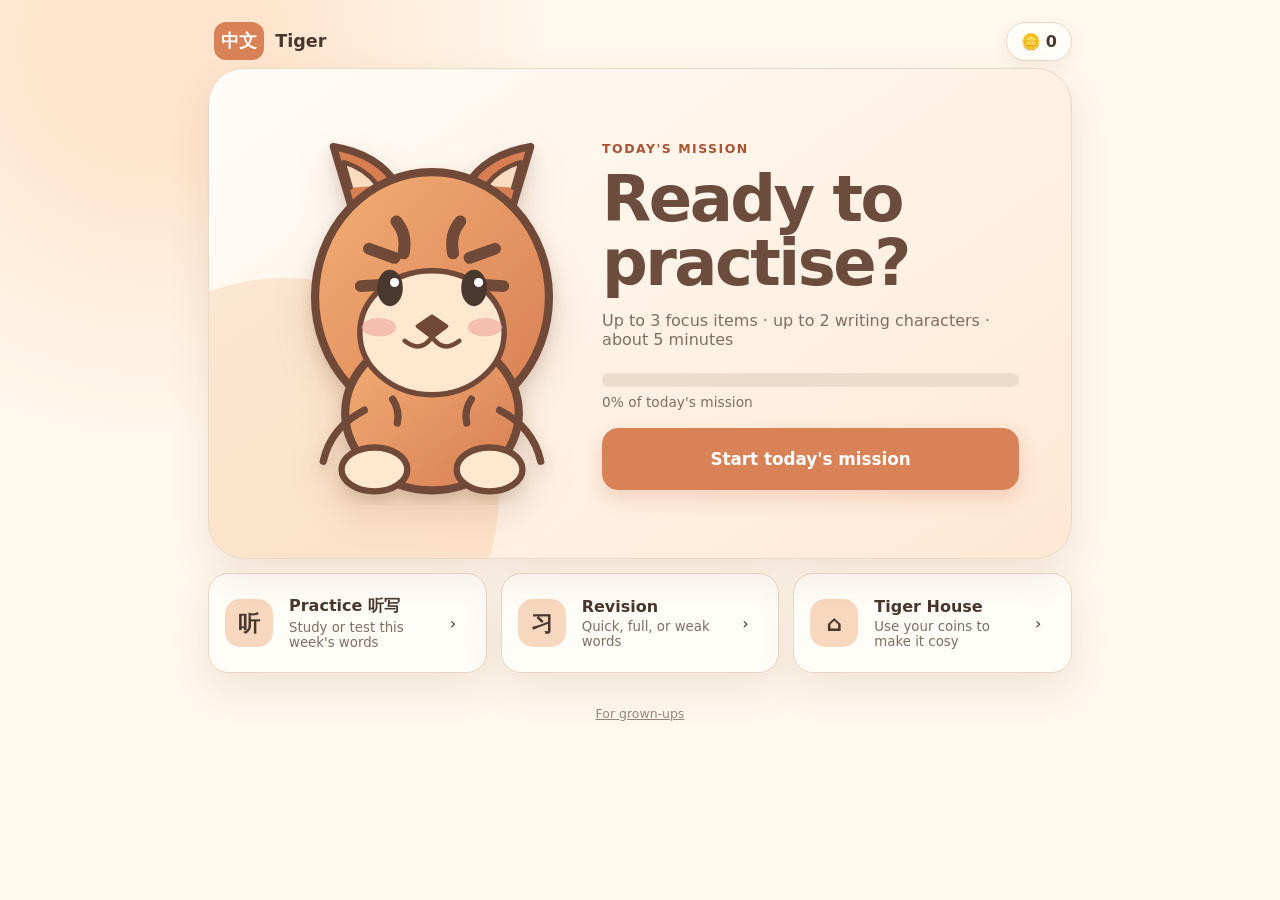
==== commit 4a73c230: "Implement V0.3 practice and revision flows" ====
--- a/index.html
+++ b/index.html
@@ -19,9 +19,10 @@
   </header>
 
   <section id="home" class="screen active">
-    <div class="home-hero">
+    <div class="home-grid" aria-label="Choose an activity">
+    <article class="home-hero home-choice mission-choice">
       <div class="sun-shape" aria-hidden="true"></div>
-      <img src="./tiger/assets/tiger-placeholder.svg" class="tiger home-tiger" alt="A friendly orange tiger mascot">
+      <img data-tiger-state="home" class="tiger home-tiger" alt="A friendly orange tiger mascot">
       <div class="home-copy">
         <span class="eyebrow">TODAY'S MISSION</span>
         <h1>Ready to practise?</h1>
@@ -30,8 +31,11 @@
         <p id="homeProgressText" class="progress-text">0% of today's mission</p>
         <button id="startMission" class="btn primary mission-button">Start today's mission</button>
       </div>
+    </article>
+    <button id="openPractice" class="home-choice destination-card"><span class="destination-icon">听</span><span><b>Practice 听写</b><small>Study or test this week's words</small></span><span aria-hidden="true">›</span></button>
+    <button id="openRevision" class="home-choice destination-card"><span class="destination-icon">习</span><span><b>Revision</b><small>Quick, full, or weak words</small></span><span aria-hidden="true">›</span></button>
+    <button id="openHouse" class="home-choice destination-card"><span class="destination-icon">⌂</span><span><b>Tiger House</b><small>Use your coins to make it cosy</small></span><span aria-hidden="true">›</span></button>
     </div>
-    <button id="openHouse" class="house-entry"><span class="house-icon">⌂</span><span><b>Tiger House</b><small>Use your coins to make it cosy</small></span><span aria-hidden="true">›</span></button>
     <button id="openParent" class="parent-link">For grown-ups</button>
   </section>
 
@@ -40,12 +44,44 @@
     <div id="missionCard" class="card mission-card"></div>
   </section>
 
+  <section id="practice" class="screen">
+    <div class="section-heading"><button class="back-link" data-home>‹ Home</button><h1>Practice 听写</h1><span></span></div>
+    <div class="card setup-card">
+      <h2>Choose a spelling list</h2><div id="practiceSetList" class="set-list"></div>
+      <h2>How would you like to practise?</h2>
+      <div class="option-grid"><button id="practiceStudy" class="btn option active">Study</button><button id="practiceTest" class="btn option">Test</button></div>
+      <h2>How many?</h2>
+      <div class="option-grid three"><button data-practice-size="3" class="btn option active">Practice 3</button><button data-practice-size="5" class="btn option">Practice 5</button><button data-practice-size="all" class="btn option">Practice all</button></div>
+      <button id="startPractice" class="btn primary wide">Start Study</button>
+    </div>
+  </section>
+
+  <section id="practiceRun" class="screen">
+    <button class="back-link" data-practice-menu>‹ Practice 听写</button>
+    <div id="practiceCard" class="card mission-card"></div>
+  </section>
+
+  <section id="revision" class="screen">
+    <div class="section-heading"><button class="back-link" data-home>‹ Home</button><h1>Revision</h1><span></span></div>
+    <div class="revision-options">
+      <button class="home-choice destination-card" data-revision-kind="quick"><span class="destination-icon">5</span><span><b>Quick Revision</b><small>Five useful items</small></span><span>›</span></button>
+      <button class="home-choice destination-card" data-revision-kind="full"><span class="destination-icon">全</span><span><b>Full Revision</b><small>Parent-selected revision scope</small></span><span>›</span></button>
+      <button class="home-choice destination-card" data-revision-kind="weak"><span class="destination-icon">练</span><span><b>Weak Words</b><small>Practise items that need help</small></span><span>›</span></button>
+    </div>
+    <div id="revisionEmpty" class="card hidden center" aria-live="polite"></div>
+  </section>
+
+  <section id="revisionRun" class="screen">
+    <button class="back-link" data-revision-menu>‹ Revision</button>
+    <div id="revisionCard" class="card mission-card"></div>
+  </section>
+
   <section id="house" class="screen">
     <div class="section-heading"><button class="back-link" data-home>‹ Home</button><h1>Tiger House</h1><span></span></div>
     <p id="houseMessage" class="center muted" aria-live="polite">Choose cosy things for Tiger's room.</p>
     <div class="tiger-room">
       <div id="roomSlots" class="room-slots"></div>
-      <img src="./tiger/assets/tiger-placeholder.svg" class="tiger room-tiger" alt="Tiger in a cosy room">
+      <img data-tiger-state="house" class="tiger room-tiger" alt="Tiger in a cosy room">
     </div>
     <h2 class="shop-title">Cosy shop</h2>
     <div id="shopCatalogue" class="shop-catalogue"></div>
@@ -59,15 +95,32 @@
       <h2>Weak items</h2><p id="weakItems">No weak items yet.</p>
       <h2>Spelling item mastery</h2><div id="itemMastery"></div>
       <h2>Lesson 16 writing</h2><div id="characterMastery" class="character-mastery"></div>
+      <h2>Revision settings</h2>
+      <div class="settings-grid">
+        <label>From lesson <input id="revisionFrom" type="number" min="1" max="16"></label>
+        <label>To lesson <input id="revisionTo" type="number" min="1" max="16"></label>
+        <label>Content <select id="revisionType"><option value="mixed">Recognition + writing</option><option value="recognition">Recognition</option><option value="writing">Writing</option></select></label>
+        <label>Full session size <input id="revisionFullSize" type="number" min="10" max="15"></label>
+        <label class="check-setting"><input id="revisionCurrent" type="checkbox"> Include current 听写</label>
+        <label class="check-setting"><input id="revisionArchived" type="checkbox"> Include archived 听写</label>
+        <label class="check-setting"><input id="revisionWeak" type="checkbox"> Emphasise weak items</label>
+      </div>
+      <p id="settingsStatus" class="muted" aria-live="polite">Settings save on this device.</p>
     </div>
   </section>
 </main>
 <script src="./curriculum/moe-p1-standard.js"></script>
 <script src="./curriculum/tingxie.js"></script>
+<script src="./curriculum/content.js"></script>
 <script src="./mission.js"></script>
+<script src="./practice.js"></script>
+<script src="./revision.js"></script>
+<script src="./rewards.js"></script>
 <script src="./shop/tiger-house.js"></script>
+<script src="./tiger/assets.js"></script>
 <script src="./progress.js"></script>
 <script src="./audio.js"></script>
+<script src="./freewrite.js"></script>
 <script src="./vendor/hanzi-writer.min.js"></script>
 <script src="./app.js"></script>
 </body>
--- a/styles.css
+++ b/styles.css
@@ -26,7 +26,9 @@
 .coin-balance { background: var(--paper); border: 1px solid var(--line); border-radius: 999px; padding: 9px 14px; box-shadow: 0 6px 18px rgba(117,75,48,.08); }
 .screen { display: none; }
 .screen.active { display: block; }
-.home-hero { position: relative; min-height: 550px; display: grid; grid-template-columns: minmax(260px, .9fr) minmax(300px, 1.1fr); align-items: center; overflow: hidden; background: linear-gradient(145deg, #fffdf8, #ffe8d4); border: 1px solid var(--line); border-radius: 36px; padding: clamp(24px, 5vw, 52px); box-shadow: var(--shadow); }
+.home-grid { display: grid; grid-template-columns: repeat(3, minmax(0, 1fr)); gap: 14px; }
+.home-choice { border: 1px solid var(--line); box-shadow: var(--shadow); }
+.home-hero { grid-column: 1 / -1; position: relative; min-height: 470px; display: grid; grid-template-columns: minmax(260px, .9fr) minmax(300px, 1.1fr); align-items: center; overflow: hidden; background: linear-gradient(145deg, #fffdf8, #ffe8d4); border-radius: 36px; padding: clamp(24px, 5vw, 52px); }
 .sun-shape { position: absolute; width: 430px; height: 430px; left: -140px; bottom: -150px; background: #f6c99f; opacity: .38; border-radius: 50%; }
 .tiger { position: relative; z-index: 1; display: block; object-fit: contain; }
 .home-tiger { width: min(100%, 330px); margin: auto; filter: drop-shadow(0 18px 18px rgba(111,67,38,.15)); }
@@ -45,9 +47,9 @@
 .btn.wide { display: block; width: 100%; margin-top: 15px; }
 .btn.compact { min-height: 42px; padding: 8px 12px; font-size: .88rem; }
 .mission-button { min-height: 62px; width: 100%; font-size: 1.05rem; }
-.house-entry { width: min(510px, 92%); margin: -30px auto 0; position: relative; z-index: 3; display: grid; grid-template-columns: 52px 1fr 20px; gap: 12px; align-items: center; text-align: left; border: 1px solid var(--line); border-radius: 20px; background: var(--paper); padding: 13px 16px; box-shadow: var(--shadow); }
-.house-entry small, .shop-item span { display: block; color: var(--muted); margin-top: 3px; }
-.house-icon { display: grid; place-items: center; width: 48px; height: 48px; background: var(--peach); border-radius: 15px; font-size: 1.55rem; }
+.destination-card { display: grid; grid-template-columns: 52px 1fr 20px; gap: 12px; align-items: center; text-align: left; border-radius: 20px; background: var(--paper); padding: 16px; min-height: 100px; }
+.destination-card small, .shop-item span { display: block; color: var(--muted); margin-top: 3px; }
+.destination-icon { display: grid; place-items: center; width: 48px; height: 48px; background: var(--peach); border-radius: 15px; font-size: 1.35rem; font-weight: 900; }
 .parent-link { display: block; margin: 32px auto 0; border: 0; background: transparent; color: #97857b; font-size: .78rem; text-decoration: underline; }
 .back-link { min-height: 44px; border: 0; background: transparent; color: var(--orange-dark); font-weight: 800; }
 .card { margin: 10px 0; border: 1px solid var(--line); border-radius: 28px; background: var(--paper); padding: clamp(18px, 4vw, 36px); box-shadow: var(--shadow); }
@@ -112,10 +114,10 @@
 .character-chip span { display: block; color: var(--muted); font-size: .7rem; }
 
 @media (max-width: 680px) {
+  .home-grid { grid-template-columns: 1fr; }
   .home-hero { min-height: 610px; grid-template-columns: 1fr; grid-template-rows: 245px 1fr; padding: 20px; text-align: center; }
   .home-tiger { height: 250px; }
   .home-copy h1 { font-size: clamp(2.2rem, 11vw, 3.4rem); }
-  .house-entry { margin-top: -22px; }
   .intro-layout { min-height: 380px; grid-template-columns: 1fr; grid-template-rows: 210px 1fr; text-align: center; }
   .mission-tiger { height: 220px; }
   .shop-catalogue, .metrics { grid-template-columns: 1fr; }
@@ -136,3 +138,25 @@
 @media (prefers-reduced-motion: reduce) {
   *, *::before, *::after { scroll-behavior: auto !important; transition: none !important; }
 }
+
+.shop-icon img { width: 100%; height: 100%; object-fit: contain; }
+.room-slot img { width: clamp(40px, 8vw, 90px); height: clamp(40px, 8vw, 90px); object-fit: contain; }
+.setup-card { max-width: 700px; margin-inline: auto; }
+.set-list { display: grid; gap: 8px; }
+.set-option { display: flex; justify-content: space-between; align-items: center; width: 100%; min-height: 58px; border: 1px solid var(--line); border-radius: 16px; background: #fff; padding: 10px 14px; font-weight: 800; }
+.set-option.active, .option.active { border-color: var(--orange); background: #fff0df; color: var(--orange-dark); }
+.option-grid { display: grid; grid-template-columns: repeat(2, minmax(0, 1fr)); gap: 9px; }
+.option-grid.three { grid-template-columns: repeat(3, minmax(0, 1fr)); }
+.revision-options { display: grid; gap: 12px; max-width: 700px; margin: 15px auto; }
+.freewrite-wrap { width: min(100%, 600px); margin: 14px auto; }
+.freewrite-canvas { display: block; width: 100%; height: min(52vh, 420px); min-height: 300px; touch-action: none; border: 3px solid #d9af8e; border-radius: 22px; background: #fff; }
+.freewrite-tools { display: flex; justify-content: space-between; gap: 10px; margin-top: 8px; }
+.revealed-answer { padding: 18px; margin: 14px 0; text-align: center; border-radius: 18px; background: #fff0df; }
+.revealed-answer .large-hanzi { font-size: clamp(2.2rem, 8vw, 4rem); }
+.settings-grid { display: grid; grid-template-columns: repeat(2, minmax(0, 1fr)); gap: 10px; }
+.settings-grid label { display: grid; gap: 5px; color: var(--muted); font-size: .86rem; }
+.settings-grid input, .settings-grid select { min-height: 45px; border: 1px solid var(--line); border-radius: 12px; background: #fff; padding: 8px; font: inherit; }
+.settings-grid .check-setting { display: flex; align-items: center; gap: 8px; color: var(--brown); }
+.settings-grid .check-setting input { min-height: auto; width: 20px; height: 20px; }
+.audio-actions { display: flex; flex-wrap: wrap; justify-content: center; gap: 8px; }
+@media (max-width: 680px) { .settings-grid { grid-template-columns: 1fr; } }
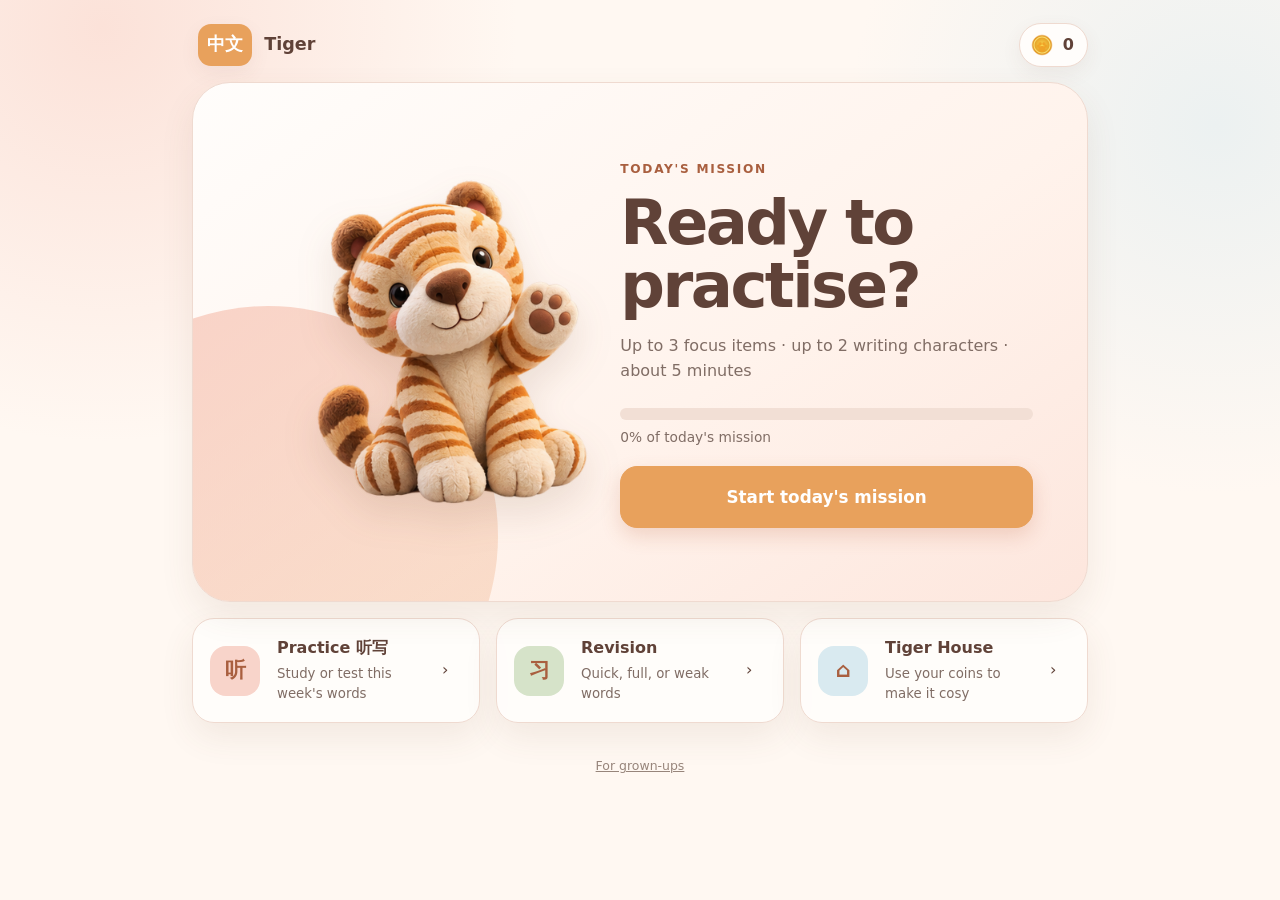
==== commit 846a73cf: "Integrate V0.3.1 visual assets" ====
--- a/index.html
+++ b/index.html
@@ -3,10 +3,10 @@
 <head>
   <meta charset="utf-8">
   <meta name="viewport" content="width=device-width,initial-scale=1,viewport-fit=cover">
-  <meta name="theme-color" content="#d7855f">
+  <meta name="theme-color" content="#e8a15c">
   <meta name="description" content="A five-minute guided Chinese mission for Corinne.">
   <link rel="manifest" href="./manifest.webmanifest">
-  <link rel="icon" href="./icons/icon-192.png">
+  <link rel="icon" type="image/png" sizes="32x32" href="./icons/favicon-32.png">
   <link rel="apple-touch-icon" href="./icons/icon-192.png">
   <link rel="stylesheet" href="./styles.css">
   <title>Corinne's 中文 Tiger</title>
@@ -15,7 +15,7 @@
 <main class="app">
   <header class="topbar">
     <button class="brand" data-home aria-label="Go home"><span>中文</span> Tiger</button>
-    <div class="coin-balance" aria-label="Coin balance">🪙 <b id="coinCount">0</b></div>
+    <div class="coin-balance" aria-label="Coin balance"><img src="./assets/tiger/icons/coin-icon.png" alt=""><b id="coinCount">0</b></div>
   </header>
 
   <section id="home" class="screen active">
@@ -80,6 +80,7 @@
     <div class="section-heading"><button class="back-link" data-home>‹ Home</button><h1>Tiger House</h1><span></span></div>
     <p id="houseMessage" class="center muted" aria-live="polite">Choose cosy things for Tiger's room.</p>
     <div class="tiger-room">
+      <img class="room-background" src="./assets/tiger/house/house-room-empty.png" alt="">
       <div id="roomSlots" class="room-slots"></div>
       <img data-tiger-state="house" class="tiger room-tiger" alt="Tiger in a cosy room">
     </div>
--- a/styles.css
+++ b/styles.css
@@ -1,76 +1,85 @@
 :root {
-  color: #49372f;
-  background: #fff8ec;
+  color: #604238;
+  background: #fff8f2;
   font-family: Nunito, "Segoe UI", "Noto Sans SC", "Microsoft YaHei", system-ui, sans-serif;
-  --cream: #fff8ec;
-  --paper: #fffdf7;
-  --peach: #f8d7bf;
-  --orange: #d98258;
-  --orange-dark: #a95335;
-  --brown: #6c4c3d;
-  --muted: #806d63;
-  --line: #ead7c5;
-  --green: #527c5c;
-  --red: #ad4d4d;
-  --shadow: 0 16px 40px rgba(117, 75, 48, .11);
+  --cream: #fff8f2;
+  --paper: #fffdfb;
+  --peach: #f5b7a8;
+  --orange: #e8a15c;
+  --orange-dark: #a95f3f;
+  --brown: #604238;
+  --muted: #806d65;
+  --line: #efdad0;
+  --pink: #f3c3cb;
+  --sage: #d6e3c9;
+  --blue: #d9eaf0;
+  --green: #4f765a;
+  --red: #a94c4c;
+  --shadow: 0 14px 34px rgba(112, 74, 56, .09);
+  --shadow-soft: 0 7px 20px rgba(112, 74, 56, .07);
 }
 
 * { box-sizing: border-box; }
-body { margin: 0; min-width: 300px; min-height: 100vh; background: radial-gradient(circle at 12% 5%, #ffe5ce 0 8%, transparent 28%), var(--cream); }
+body { margin: 0; min-width: 300px; min-height: 100vh; background: radial-gradient(circle at 8% 3%, rgba(245,183,168,.34), transparent 26rem), radial-gradient(circle at 95% 14%, rgba(217,234,240,.5), transparent 23rem), var(--cream); line-height: 1.55; }
 button { font: inherit; color: inherit; cursor: pointer; touch-action: manipulation; }
 button:disabled { cursor: default; opacity: .62; }
-.app { width: min(920px, 100%); margin: auto; padding: 14px clamp(13px, 3vw, 28px) 44px; }
-.topbar { display: flex; justify-content: space-between; align-items: center; min-height: 54px; }
+.app { width: min(960px, 100%); margin: auto; padding: 16px clamp(13px, 3.2vw, 32px) 48px; }
+.topbar { display: flex; justify-content: space-between; align-items: center; min-height: 58px; margin-bottom: 8px; }
 .brand { border: 0; background: transparent; font-weight: 900; font-size: 1.1rem; }
-.brand span { display: inline-grid; place-items: center; background: var(--orange); color: #fff; border-radius: 12px; padding: 7px; margin-right: 5px; }
-.coin-balance { background: var(--paper); border: 1px solid var(--line); border-radius: 999px; padding: 9px 14px; box-shadow: 0 6px 18px rgba(117,75,48,.08); }
+.brand span { display: inline-grid; place-items: center; background: var(--orange); color: #fff; border-radius: 13px; padding: 7px 9px; margin-right: 6px; box-shadow: var(--shadow-soft); }
+.coin-balance { display: inline-flex; align-items: center; gap: 7px; min-height: 42px; background: var(--paper); border: 1px solid var(--line); border-radius: 999px; padding: 7px 13px 7px 8px; box-shadow: var(--shadow-soft); }
+.coin-balance img { width: 28px; height: 28px; object-fit: contain; }
 .screen { display: none; }
 .screen.active { display: block; }
-.home-grid { display: grid; grid-template-columns: repeat(3, minmax(0, 1fr)); gap: 14px; }
+.home-grid { display: grid; grid-template-columns: repeat(3, minmax(0, 1fr)); gap: 16px; }
 .home-choice { border: 1px solid var(--line); box-shadow: var(--shadow); }
-.home-hero { grid-column: 1 / -1; position: relative; min-height: 470px; display: grid; grid-template-columns: minmax(260px, .9fr) minmax(300px, 1.1fr); align-items: center; overflow: hidden; background: linear-gradient(145deg, #fffdf8, #ffe8d4); border-radius: 36px; padding: clamp(24px, 5vw, 52px); }
-.sun-shape { position: absolute; width: 430px; height: 430px; left: -140px; bottom: -150px; background: #f6c99f; opacity: .38; border-radius: 50%; }
+.home-hero { grid-column: 1 / -1; position: relative; min-height: 450px; display: grid; grid-template-columns: minmax(270px, .95fr) minmax(300px, 1.05fr); align-items: center; overflow: hidden; background: linear-gradient(145deg, #fffdfb 0%, #fff3ec 58%, #fde6dd 100%); border-radius: 38px; padding: clamp(26px, 5vw, 54px); }
+.sun-shape { position: absolute; width: 460px; height: 460px; left: -155px; bottom: -165px; background: linear-gradient(145deg, rgba(245,183,168,.62), rgba(232,161,92,.22)); border-radius: 50%; }
 .tiger { position: relative; z-index: 1; display: block; object-fit: contain; }
-.home-tiger { width: min(100%, 330px); margin: auto; filter: drop-shadow(0 18px 18px rgba(111,67,38,.15)); }
+.home-tiger { width: min(112%, 410px); margin: auto; filter: drop-shadow(0 18px 18px rgba(111,67,38,.13)); }
 .home-copy { position: relative; z-index: 2; }
-.eyebrow { color: var(--orange-dark); font-size: .78rem; font-weight: 900; letter-spacing: .12em; }
+.eyebrow { color: var(--orange-dark); font-size: .76rem; font-weight: 900; letter-spacing: .14em; }
 h1, h2 { color: var(--brown); }
-.home-copy h1 { font-size: clamp(2.1rem, 6vw, 4rem); line-height: 1; margin: 10px 0 14px; letter-spacing: -.04em; }
+.home-copy h1 { font-size: clamp(2.15rem, 6vw, 3.9rem); line-height: 1.02; margin: 10px 0 15px; letter-spacing: -.04em; }
 .home-copy p { color: var(--muted); }
-.progress { height: 14px; margin-top: 24px; overflow: hidden; border-radius: 999px; background: #eddccb; }
-.progress > div { width: 0; height: 100%; background: linear-gradient(90deg, #df8c61, #efa980); transition: width .25s ease; }
+.progress { height: 12px; margin-top: 24px; overflow: hidden; border-radius: 999px; background: #f2dfd5; }
+.progress > div { width: 0; height: 100%; background: linear-gradient(90deg, var(--orange), var(--peach)); transition: width .25s ease; }
 .progress-text { margin: 7px 0 18px; font-size: .86rem; }
-.btn { min-height: 52px; border: 1px solid var(--line); border-radius: 16px; background: var(--paper); padding: 11px 17px; font-weight: 850; }
-.btn:hover { border-color: #d39e7e; }
+.btn { min-height: 52px; border: 1px solid var(--line); border-radius: 17px; background: var(--paper); padding: 11px 18px; font-weight: 850; box-shadow: 0 3px 0 rgba(96,66,56,.03); }
+.btn:hover { border-color: #dfa88f; }
 .btn.primary { border-color: var(--orange); background: var(--orange); color: #fff; box-shadow: 0 8px 20px rgba(185,91,50,.2); }
-.btn.primary:hover { background: var(--orange-dark); }
+.btn.primary:hover { background: #d98e49; }
+.btn:focus-visible, .brand:focus-visible, .back-link:focus-visible, .parent-link:focus-visible { outline: 3px solid rgba(169,95,63,.32); outline-offset: 3px; }
 .btn.wide { display: block; width: 100%; margin-top: 15px; }
 .btn.compact { min-height: 42px; padding: 8px 12px; font-size: .88rem; }
 .mission-button { min-height: 62px; width: 100%; font-size: 1.05rem; }
-.destination-card { display: grid; grid-template-columns: 52px 1fr 20px; gap: 12px; align-items: center; text-align: left; border-radius: 20px; background: var(--paper); padding: 16px; min-height: 100px; }
+.destination-card { display: grid; grid-template-columns: 54px 1fr 20px; gap: 13px; align-items: center; text-align: left; border-radius: 22px; background: rgba(255,253,251,.94); padding: 17px; min-height: 104px; transition: transform .18s ease, border-color .18s ease, box-shadow .18s ease; }
+.destination-card:hover { transform: translateY(-2px); border-color: #e4c4b5; box-shadow: 0 18px 36px rgba(112,74,56,.11); }
 .destination-card small, .shop-item span { display: block; color: var(--muted); margin-top: 3px; }
-.destination-icon { display: grid; place-items: center; width: 48px; height: 48px; background: var(--peach); border-radius: 15px; font-size: 1.35rem; font-weight: 900; }
+.destination-icon { display: grid; place-items: center; width: 50px; height: 50px; background: #f8d4ca; color: var(--orange-dark); border-radius: 16px; font-size: 1.3rem; font-weight: 900; }
+.destination-card#openRevision .destination-icon { background: var(--sage); }
+.destination-card#openHouse .destination-icon { background: var(--blue); }
 .parent-link { display: block; margin: 32px auto 0; border: 0; background: transparent; color: #97857b; font-size: .78rem; text-decoration: underline; }
 .back-link { min-height: 44px; border: 0; background: transparent; color: var(--orange-dark); font-weight: 800; }
-.card { margin: 10px 0; border: 1px solid var(--line); border-radius: 28px; background: var(--paper); padding: clamp(18px, 4vw, 36px); box-shadow: var(--shadow); }
+.card { margin: 12px 0; border: 1px solid var(--line); border-radius: 30px; background: rgba(255,253,251,.96); padding: clamp(20px, 4vw, 38px); box-shadow: var(--shadow); }
 .mission-card { width: min(700px, 100%); min-height: 540px; margin: 8px auto; }
 .mission-top { display: flex; justify-content: space-between; align-items: center; gap: 12px; }
-.stage-pill { display: inline-block; border-radius: 999px; background: var(--peach); color: var(--orange-dark); padding: 8px 13px; font-size: .78rem; font-weight: 900; text-transform: uppercase; letter-spacing: .05em; }
+.stage-pill { display: inline-block; border-radius: 999px; background: #f8d4ca; color: var(--orange-dark); padding: 8px 13px; font-size: .78rem; font-weight: 900; text-transform: uppercase; letter-spacing: .05em; }
 .step-count { color: var(--muted); font-weight: 800; }
 .intro-layout { min-height: 390px; display: grid; grid-template-columns: .9fr 1.1fr; align-items: center; gap: 20px; }
 .mission-tiger { width: min(100%, 270px); margin: auto; }
-.tiger-says { display: inline-block; background: #fff0df; border-radius: 18px 18px 18px 4px; padding: 13px 16px; font-weight: 800; }
+.tiger-says { display: inline-block; background: #fff0e9; border: 1px solid #f3d7c9; border-radius: 18px 18px 18px 4px; padding: 13px 16px; font-weight: 800; }
 .learning-word, .question-prompt { text-align: center; margin: 45px 0 24px; }
 .large-hanzi { font-size: clamp(3.2rem, 12vw, 6.5rem); font-weight: 900; line-height: 1.25; }
 .pinyin { color: var(--orange-dark); font-size: 1.12rem; font-weight: 850; }
 .pinyin.big { font-size: clamp(1.6rem, 5vw, 2.5rem); }
 .meaning { color: var(--muted); margin-top: 6px; }
 .center { text-align: center; }
-.listen-button { display: inline-flex; align-items: center; gap: 8px; min-height: 55px; border: 1px solid #dfa985; border-radius: 999px; background: #fff2e3; padding: 10px 20px; color: var(--orange-dark); font-weight: 900; }
+.listen-button { display: inline-flex; align-items: center; gap: 8px; min-height: 55px; border: 1px solid #e9bea9; border-radius: 999px; background: #fff1ea; padding: 10px 20px; color: var(--orange-dark); font-weight: 900; }
 .listen-button span:first-child { font-size: 1.45rem; }
 .audio-status { min-height: 28px; text-align: center; color: var(--muted); font-size: .9rem; }
 .choices { display: grid; grid-template-columns: repeat(2, minmax(0, 1fr)); gap: 12px; }
-.choice { min-height: 70px; border: 1px solid var(--line); border-radius: 18px; background: #fff; font-size: clamp(1.2rem, 4vw, 1.55rem); font-weight: 900; }
+.choice { min-height: 70px; border: 1px solid var(--line); border-radius: 19px; background: #fff; font-size: clamp(1.2rem, 4vw, 1.55rem); font-weight: 900; }
 .choice.correct { border-color: #79a681; background: #e8f5e8; }
 .choice.wrong { border-color: #d99797; background: #fff0ee; }
 .feedback { min-height: 34px; margin: 14px 0; text-align: center; color: var(--orange-dark); font-weight: 900; }
@@ -81,42 +90,52 @@
 .write-heading h2 { margin-bottom: 0; }
 .write-heading p { color: var(--muted); margin-top: 3px; }
 .hanzi-inline { color: var(--orange-dark); font-size: 1.3em; }
-.writing-stage { position: relative; width: min(100%, 350px); aspect-ratio: 1; margin: 8px auto; overflow: hidden; touch-action: none; border: 3px solid #d9af8e; border-radius: 22px; background-color: #fffdf9; background-image: linear-gradient(to right, transparent calc(50% - 1px), #ead9cd calc(50% - 1px), #ead9cd calc(50% + 1px), transparent calc(50% + 1px)), linear-gradient(to bottom, transparent calc(50% - 1px), #ead9cd calc(50% - 1px), #ead9cd calc(50% + 1px), transparent calc(50% + 1px)), linear-gradient(45deg, transparent calc(50% - .7px), #f2e5dc calc(50% - .7px), #f2e5dc calc(50% + .7px), transparent calc(50% + .7px)), linear-gradient(-45deg, transparent calc(50% - .7px), #f2e5dc calc(50% - .7px), #f2e5dc calc(50% + .7px), transparent calc(50% + .7px)); }
+.writing-stage { position: relative; width: min(100%, 350px); aspect-ratio: 1; margin: 8px auto; overflow: hidden; touch-action: none; border: 3px solid #dfb7a5; border-radius: 24px; background-color: #fffdfb; background-image: linear-gradient(to right, transparent calc(50% - 1px), #ead9cd calc(50% - 1px), #ead9cd calc(50% + 1px), transparent calc(50% + 1px)), linear-gradient(to bottom, transparent calc(50% - 1px), #ead9cd calc(50% - 1px), #ead9cd calc(50% + 1px), transparent calc(50% + 1px)), linear-gradient(45deg, transparent calc(50% - .7px), #f2e5dc calc(50% - .7px), #f2e5dc calc(50% + .7px), transparent calc(50% + .7px)), linear-gradient(-45deg, transparent calc(50% - .7px), #f2e5dc calc(50% - .7px), #f2e5dc calc(50% + .7px), transparent calc(50% + .7px)); }
 #characterTarget { width: 100%; height: 100%; }
-.reward-scene { display: grid; justify-items: center; margin: 30px auto 0; }
+.reward-scene { position: relative; display: grid; justify-items: center; width: fit-content; margin: 30px auto 0; }
 .reward-tiger { width: min(58vw, 260px); }
-.coin-burst { position: relative; z-index: 2; margin-top: -22px; background: #fff2cf; border: 2px solid #e5ba62; border-radius: 999px; padding: 10px 18px; font-size: 1.25rem; font-weight: 900; }
+.reward-star { position: absolute; z-index: 0; width: 82px; height: 82px; right: -16px; top: 7px; object-fit: contain; transform: rotate(8deg); filter: drop-shadow(0 5px 6px rgba(120,76,31,.13)); }
+.coin-burst { position: relative; z-index: 2; margin-top: -24px; background: #fff8dd; border: 2px solid #efc66c; border-radius: 999px; padding: 8px 16px; font-size: 1.25rem; font-weight: 900; box-shadow: var(--shadow-soft); }
+.coin-reward { display: inline-flex; align-items: center; gap: 7px; }
+.coin-reward img { width: 32px; height: 32px; object-fit: contain; }
 .reward-actions { display: grid; grid-template-columns: repeat(2, minmax(0, 1fr)); gap: 12px; margin-top: 25px; }
 .section-heading { display: grid; grid-template-columns: 90px 1fr 90px; align-items: center; text-align: center; }
 .section-heading h1 { font-size: clamp(1.6rem, 5vw, 2.2rem); }
 .muted { color: var(--muted); }
-.tiger-room { position: relative; width: min(680px, 100%); aspect-ratio: 16 / 10; margin: 12px auto 24px; overflow: hidden; border: 1px solid #d8b99d; border-radius: 30px; background: linear-gradient(#fdebd8 0 68%, #dab997 68%); box-shadow: var(--shadow); }
-.room-tiger { position: absolute; z-index: 3; width: 31%; left: 35%; bottom: 11%; }
+.tiger-room { position: relative; width: min(720px, 100%); aspect-ratio: 16 / 10; margin: 12px auto 28px; overflow: hidden; isolation: isolate; border: 1px solid #e5cabc; border-radius: 32px; background: #f7dfca; box-shadow: var(--shadow); }
+.room-background { position: absolute; z-index: 0; inset: 0; width: 100%; height: 100%; object-fit: cover; }
+.room-tiger { position: absolute; z-index: 5; width: 28%; height: auto; left: 35.5%; bottom: 6%; object-fit: contain; filter: drop-shadow(0 8px 8px rgba(82,50,31,.14)); }
 .room-slots { position: absolute; inset: 0; }
-.room-slot { position: absolute; z-index: 4; display: grid; place-items: center; font-size: clamp(1.7rem, 6vw, 3.5rem); filter: drop-shadow(0 5px 4px rgba(90,51,30,.12)); }
-.slot-picture { left: 16%; top: 12%; }.slot-lamp { right: 10%; bottom: 25%; }.slot-plant { left: 7%; bottom: 25%; }
-.slot-bed { right: 20%; bottom: 9%; }.slot-pillow { right: 27%; bottom: 14%; }.slot-rug { left: 30%; bottom: 1%; font-size: clamp(2.5rem, 10vw, 6rem); opacity: .75; }
-.slot-basket { left: 16%; bottom: 11%; }.slot-accessory { left: 48%; bottom: 43%; z-index: 5; font-size: clamp(1.3rem, 4vw, 2.3rem); }
+.room-slot { position: absolute; display: block; filter: drop-shadow(0 5px 5px rgba(90,51,30,.12)); pointer-events: none; }
+.room-slot img { display: block; width: 100%; height: auto; object-fit: contain; }
+.slot-picture { z-index: 2; left: 42%; top: 8%; width: 17%; }
+.slot-lamp { z-index: 3; right: 4%; bottom: 15%; width: 16%; }
+.slot-plant { z-index: 3; left: 2%; bottom: 2%; width: 22%; }
+.slot-bed { z-index: 2; right: 1%; bottom: 1%; width: 43%; }
+.slot-pillow { z-index: 4; right: 20%; bottom: 10%; width: 16%; }
+.slot-rug { z-index: 1; left: 24%; bottom: -9%; width: 51%; }
+.slot-basket { z-index: 4; left: 18%; bottom: 2%; width: 20%; }
+.slot-accessory { z-index: 6; left: 35.5%; bottom: 6%; width: 28%; filter: none; }
 .shop-title { text-align: center; }
 .shop-catalogue { display: grid; grid-template-columns: repeat(2, minmax(0, 1fr)); gap: 12px; }
-.shop-item { display: grid; grid-template-columns: 56px 1fr auto; align-items: center; gap: 11px; border: 1px solid var(--line); border-radius: 19px; background: var(--paper); padding: 12px; }
-.shop-icon { display: grid; place-items: center; width: 52px; height: 52px; border-radius: 14px; background: #fff0df; font-size: 1.8rem; }
+.shop-item { display: grid; grid-template-columns: 68px 1fr auto; align-items: center; gap: 12px; border: 1px solid var(--line); border-radius: 21px; background: rgba(255,253,251,.96); padding: 11px 12px; box-shadow: var(--shadow-soft); }
+.shop-icon { display: grid; place-items: center; width: 66px; height: 66px; overflow: hidden; border-radius: 17px; background: #fff2ec; font-size: 1.8rem; }
 .metrics { display: grid; grid-template-columns: repeat(3, minmax(0, 1fr)); gap: 10px; }
-.metric { border-radius: 16px; background: #fff5e9; padding: 13px; }
+.metric { border: 1px solid #f0ddd3; border-radius: 17px; background: #fff6f1; padding: 14px; }
 .metric span { display: block; color: var(--muted); font-size: .78rem; }
 .metric b { display: block; margin-top: 5px; font-size: 1.08rem; }
 .mastery-row { display: grid; grid-template-columns: minmax(90px, 1fr) 2fr 44px; align-items: center; gap: 10px; margin: 10px 0; }
-.mastery-track { height: 10px; overflow: hidden; border-radius: 999px; background: #ecddd1; }
+.mastery-track { height: 10px; overflow: hidden; border-radius: 999px; background: #efdfd7; }
 .mastery-track i { display: block; height: 100%; background: var(--green); }
 .character-mastery { display: grid; grid-template-columns: repeat(5, minmax(0, 1fr)); gap: 8px; }
-.character-chip { text-align: center; border-radius: 14px; background: #fff5e9; padding: 10px 5px; }
+.character-chip { text-align: center; border: 1px solid #f1ded4; border-radius: 15px; background: #fff6f1; padding: 10px 5px; }
 .character-chip b { display: block; font-size: 1.55rem; }
 .character-chip span { display: block; color: var(--muted); font-size: .7rem; }
 
 @media (max-width: 680px) {
   .home-grid { grid-template-columns: 1fr; }
-  .home-hero { min-height: 610px; grid-template-columns: 1fr; grid-template-rows: 245px 1fr; padding: 20px; text-align: center; }
-  .home-tiger { height: 250px; }
+  .home-hero { min-height: 575px; grid-template-columns: 1fr; grid-template-rows: 235px 1fr; padding: 20px; text-align: center; }
+  .home-tiger { width: min(100%, 330px); height: 245px; }
   .home-copy h1 { font-size: clamp(2.2rem, 11vw, 3.4rem); }
   .intro-layout { min-height: 380px; grid-template-columns: 1fr; grid-template-rows: 210px 1fr; text-align: center; }
   .mission-tiger { height: 220px; }
@@ -130,6 +149,9 @@
   .mission-card { min-height: 520px; padding: 16px; }
   .write-heading { align-items: flex-start; }
   .section-heading { grid-template-columns: 72px 1fr 72px; }
+  .tiger-room { border-radius: 23px; }
+  .shop-item { grid-template-columns: 60px 1fr auto; padding: 10px; }
+  .shop-icon { width: 58px; height: 58px; }
 }
 @media (min-width: 720px) and (orientation: landscape) {
   .mission-card { min-height: 500px; }
@@ -140,22 +162,21 @@
 }
 
 .shop-icon img { width: 100%; height: 100%; object-fit: contain; }
-.room-slot img { width: clamp(40px, 8vw, 90px); height: clamp(40px, 8vw, 90px); object-fit: contain; }
 .setup-card { max-width: 700px; margin-inline: auto; }
 .set-list { display: grid; gap: 8px; }
-.set-option { display: flex; justify-content: space-between; align-items: center; width: 100%; min-height: 58px; border: 1px solid var(--line); border-radius: 16px; background: #fff; padding: 10px 14px; font-weight: 800; }
-.set-option.active, .option.active { border-color: var(--orange); background: #fff0df; color: var(--orange-dark); }
+.set-option { display: flex; justify-content: space-between; align-items: center; width: 100%; min-height: 58px; border: 1px solid var(--line); border-radius: 17px; background: #fff; padding: 10px 14px; font-weight: 800; }
+.set-option.active, .option.active { border-color: var(--orange); background: #fff0e9; color: var(--orange-dark); }
 .option-grid { display: grid; grid-template-columns: repeat(2, minmax(0, 1fr)); gap: 9px; }
 .option-grid.three { grid-template-columns: repeat(3, minmax(0, 1fr)); }
 .revision-options { display: grid; gap: 12px; max-width: 700px; margin: 15px auto; }
 .freewrite-wrap { width: min(100%, 600px); margin: 14px auto; }
-.freewrite-canvas { display: block; width: 100%; height: min(52vh, 420px); min-height: 300px; touch-action: none; border: 3px solid #d9af8e; border-radius: 22px; background: #fff; }
+.freewrite-canvas { display: block; width: 100%; height: min(52vh, 420px); min-height: 300px; touch-action: none; border: 3px solid #dfb7a5; border-radius: 24px; background: #fff; }
 .freewrite-tools { display: flex; justify-content: space-between; gap: 10px; margin-top: 8px; }
-.revealed-answer { padding: 18px; margin: 14px 0; text-align: center; border-radius: 18px; background: #fff0df; }
+.revealed-answer { padding: 18px; margin: 14px 0; text-align: center; border-radius: 19px; background: #fff0e9; }
 .revealed-answer .large-hanzi { font-size: clamp(2.2rem, 8vw, 4rem); }
 .settings-grid { display: grid; grid-template-columns: repeat(2, minmax(0, 1fr)); gap: 10px; }
 .settings-grid label { display: grid; gap: 5px; color: var(--muted); font-size: .86rem; }
-.settings-grid input, .settings-grid select { min-height: 45px; border: 1px solid var(--line); border-radius: 12px; background: #fff; padding: 8px; font: inherit; }
+.settings-grid input, .settings-grid select { min-height: 45px; border: 1px solid var(--line); border-radius: 13px; background: #fff; padding: 8px; font: inherit; color: var(--brown); }
 .settings-grid .check-setting { display: flex; align-items: center; gap: 8px; color: var(--brown); }
 .settings-grid .check-setting input { min-height: auto; width: 20px; height: 20px; }
 .audio-actions { display: flex; flex-wrap: wrap; justify-content: center; gap: 8px; }
